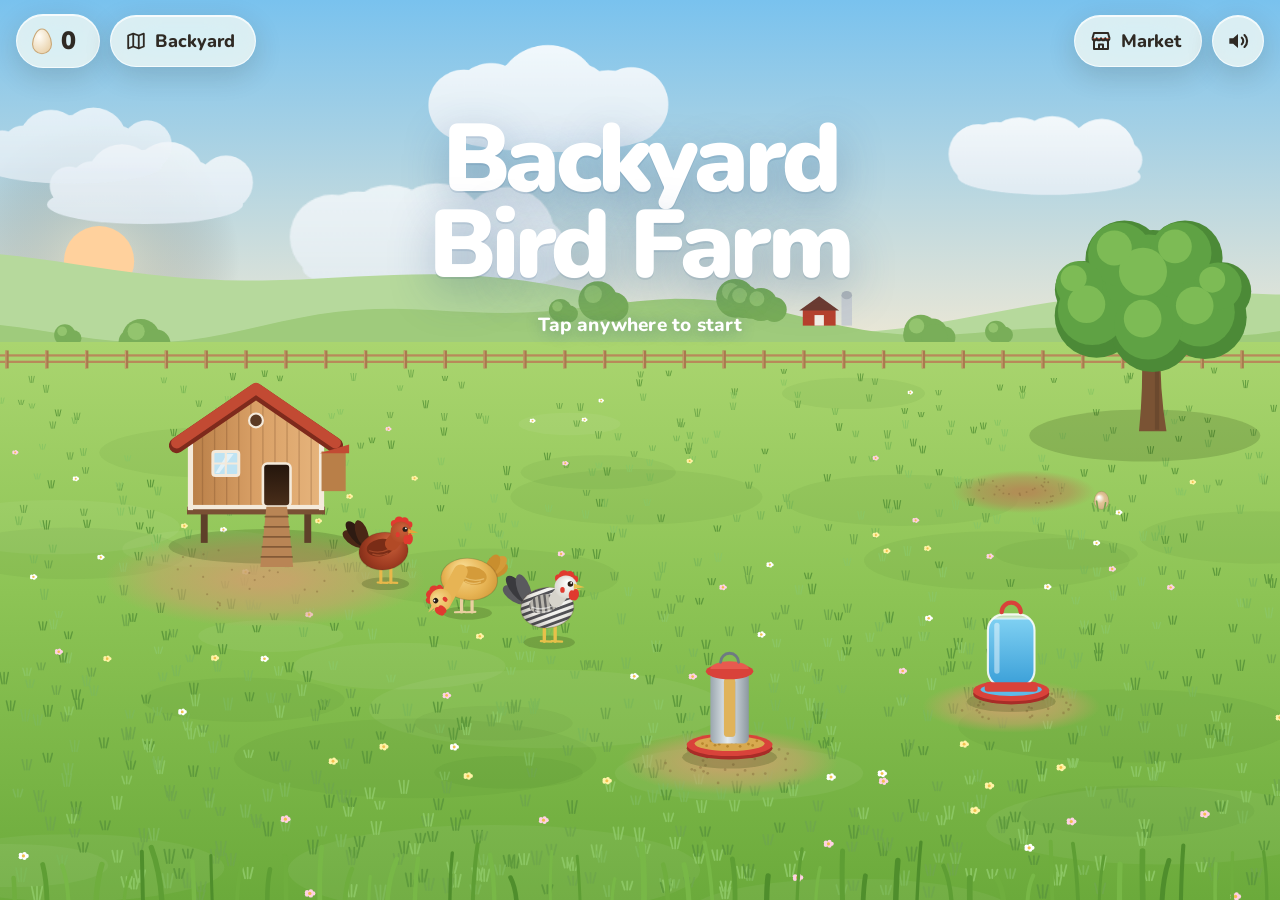
==== index.html @ 3483dd1a "Add offline download and install hint - download/BackyardBirdFarm.html: the whole game in one file f" ====
<!DOCTYPE html>
<html lang="en">
<head>
<meta charset="utf-8">
<title>Backyard Bird Farm</title>
<meta name="viewport" content="width=device-width, initial-scale=1, viewport-fit=cover, user-scalable=no">
<meta name="apple-mobile-web-app-capable" content="yes">
<meta name="mobile-web-app-capable" content="yes">
<meta name="apple-mobile-web-app-status-bar-style" content="black-translucent">
<meta name="apple-mobile-web-app-title" content="Bird Farm">
<meta name="theme-color" content="#8FD3F4">
<link rel="preconnect" href="https://fonts.googleapis.com">
<link rel="preconnect" href="https://fonts.gstatic.com" crossorigin>
<link rel="stylesheet" href="https://fonts.googleapis.com/css2?family=Nunito:wght@700;800;900&display=swap">
<link rel="stylesheet" href="style.css">
<!-- These make it an app you can add to the Home Screen, with its own icon -->
<link rel="manifest" href="manifest.webmanifest">
<link rel="icon" type="image/png" sizes="32x32" href="favicon-32.png">
<link rel="apple-touch-icon" href="apple-touch-icon.png">
</head>
<body>

<!--
  ================================================================
   BACKYARD BIRD FARM
  ================================================================
  This page is mostly two big drawing boards ("canvases"):
    - #sky   the sky behind everything (sun, moon, stars, clouds)
    - #world the farm you're visiting OR the inside of the coop

  game.js paints both of them about 60 times every second.

  On top of the drawing boards float a few buttons (the "HUD"),
  and three pull-up "sheets": the Market, the Map of your farms,
  and a bird's name card.
  ================================================================
-->

<div id="stage">
  <canvas id="sky" aria-hidden="true"></canvas>
  <canvas id="world" role="img"
    aria-label="Your backyard farm. Tap the grass to toss treats, tap eggs to collect them, and tap the coop to go inside."></canvas>
</div>

<!-- The big title you see when the game first opens. It fades away on the first tap. -->
<div id="title" class="title-card">
  <h1 class="wordmark">Backyard<br>Bird Farm</h1>
  <p class="tap-hint">Tap anywhere to start</p>
  <!-- How to play without internet (game.js fills this in) -->
  <p id="offlineHint" class="offline-hint" hidden></p>
</div>

<!-- ============ HUD: the floating buttons at the top ============ -->
<header class="hud">
  <!-- Only shows while you're inside the coop -->
  <button id="backBtn" class="glass pill back-btn" type="button" hidden>
    <svg viewBox="0 0 24 24" width="22" height="22" aria-hidden="true"><path d="M15 4.5 7.5 12l7.5 7.5" fill="none" stroke="currentColor" stroke-width="2.6" stroke-linecap="round" stroke-linejoin="round"/></svg>
    <span>Yard</span>
  </button>

  <!-- Your egg basket: how many eggs you have to spend -->
  <div id="basket" class="glass pill basket" role="status" aria-label="Eggs in your basket">
    <svg id="basketEgg" class="basket-egg" viewBox="0 0 24 30" width="22" height="27" aria-hidden="true">
      <defs>
        <radialGradient id="eggShine" cx="35%" cy="30%" r="80%">
          <stop offset="0" stop-color="#FFFDF7"/>
          <stop offset="1" stop-color="#E8CFA6"/>
        </radialGradient>
      </defs>
      <path d="M12 1.2C6.2 1.2 1.5 11 1.5 18.1a10.5 10.5 0 0 0 21 0C22.5 11 17.8 1.2 12 1.2z" fill="url(#eggShine)" stroke="#C9A676" stroke-width="1.2"/>
    </svg>
    <span id="eggCount" class="count">0</span>
  </div>

  <!-- Which farm you're on. Tap it to open the map and travel. -->
  <button id="farmBtn" class="glass pill farm-btn" type="button" aria-label="Open the map of your farms">
    <svg viewBox="0 0 24 24" width="22" height="22" aria-hidden="true">
      <path d="M9 4 3.5 6v14L9 18l6 2 5.5-2V4L15 6z" fill="none" stroke="currentColor" stroke-width="2" stroke-linejoin="round"/>
      <path d="M9 4v14M15 6v14" fill="none" stroke="currentColor" stroke-width="2"/>
    </svg>
    <span id="farmName">Backyard</span>
  </button>

  <div class="hud-right">
    <button id="marketBtn" class="glass pill market-btn" type="button" aria-label="Open the market">
      <!-- a little farm stand with a striped awning -->
      <svg viewBox="0 0 24 24" width="24" height="24" aria-hidden="true">
        <path d="M3.5 9.2 5 4h14l1.5 5.2" fill="none" stroke="currentColor" stroke-width="2" stroke-linejoin="round"/>
        <path d="M3.5 9.2a2.1 2.1 0 0 0 4.2 0 2.1 2.1 0 0 0 4.3 0 2.1 2.1 0 0 0 4.3 0 2.1 2.1 0 0 0 4.2 0" fill="#C8452D" stroke="currentColor" stroke-width="2" stroke-linejoin="round"/>
        <path d="M5 12v8h14v-8M10 20v-4.5h4V20" fill="none" stroke="currentColor" stroke-width="2" stroke-linejoin="round"/>
      </svg>
      <span>Market</span>
    </button>
    <button id="soundBtn" class="glass round" type="button" aria-label="Turn sound off" aria-pressed="true">
      <svg id="soundOn" viewBox="0 0 24 24" width="26" height="26" aria-hidden="true">
        <path d="M4 9.5h3.5L12 5.5v13l-4.5-4H4z" fill="currentColor"/>
        <path d="M15.5 9a4 4 0 0 1 0 6M18 6.5a7.5 7.5 0 0 1 0 11" fill="none" stroke="currentColor" stroke-width="2" stroke-linecap="round"/>
      </svg>
      <svg id="soundOff" viewBox="0 0 24 24" width="26" height="26" aria-hidden="true" hidden>
        <path d="M4 9.5h3.5L12 5.5v13l-4.5-4H4z" fill="currentColor"/>
        <path d="m16 9.5 5 5m0-5-5 5" fill="none" stroke="currentColor" stroke-width="2" stroke-linecap="round"/>
      </svg>
    </button>
  </div>
</header>

<!-- A friendly hint bubble that points at things the first time -->
<div id="coach" class="glass coach" hidden>
  <span class="coach-dot" aria-hidden="true"></span>
  <span id="coachText"></span>
</div>

<!-- A little message that slides in from the top -->
<div id="toast" class="glass toast" role="status" hidden></div>

<!-- The dim layer behind a sheet. Tap it to close the sheet. -->
<div id="scrim" class="scrim" hidden></div>

<!-- ============ MARKET SHEET ============ -->
<section id="market" class="sheet" hidden aria-labelledby="marketTitle">
  <div class="grabber" aria-hidden="true"></div>
  <div class="sheet-head">
    <h2 id="marketTitle">Market</h2>
    <div class="segmented" role="tablist" aria-label="Market sections">
      <button id="tabChickens" class="seg on" role="tab" aria-selected="true" type="button">Birds</button>
      <button id="tabCoop" class="seg" role="tab" aria-selected="false" type="button">Coop</button>
    </div>
    <button class="close" type="button" data-close aria-label="Close the market">
      <svg viewBox="0 0 24 24" width="18" height="18" aria-hidden="true"><path d="m6 6 12 12M18 6 6 18" stroke="currentColor" stroke-width="2.6" stroke-linecap="round"/></svg>
    </button>
  </div>
  <p id="marketNote" class="sheet-note"></p>
  <div id="marketGrid" class="grid"></div>
</section>

<!-- ============ MAP SHEET: travel between your farms ============ -->
<section id="map" class="sheet" hidden aria-labelledby="mapTitle">
  <div class="grabber" aria-hidden="true"></div>
  <div class="sheet-head">
    <h2 id="mapTitle">Your Farms</h2>
    <button class="close" type="button" data-close aria-label="Close the map">
      <svg viewBox="0 0 24 24" width="18" height="18" aria-hidden="true"><path d="m6 6 12 12M18 6 6 18" stroke="currentColor" stroke-width="2.6" stroke-linecap="round"/></svg>
    </button>
  </div>
  <p class="sheet-note">Visit a farm to see its birds. They keep living (and laying eggs!) even while you're somewhere else.</p>
  <div id="mapGrid" class="farm-grid"></div>
</section>

<!-- ============ BIRD CARD SHEET ============ -->
<section id="card" class="sheet card" hidden aria-label="Bird details">
  <div class="grabber" aria-hidden="true"></div>
  <div class="sheet-head">
    <span id="cardBreed" class="eyebrow"></span>
    <button class="close" type="button" data-close aria-label="Close">
      <svg viewBox="0 0 24 24" width="18" height="18" aria-hidden="true"><path d="m6 6 12 12M18 6 6 18" stroke="currentColor" stroke-width="2.6" stroke-linecap="round"/></svg>
    </button>
  </div>
  <div class="card-body">
    <canvas id="portrait" class="portrait-lg" aria-hidden="true"></canvas>
    <div class="card-info">
      <label for="nameInput" class="field-label">Name</label>
      <input id="nameInput" type="text" maxlength="16" autocomplete="off" autocapitalize="words" spellcheck="false" enterkeyhint="done">
      <p id="cardMood" class="card-mood"></p>
      <p id="cardStats" class="card-stats"></p>
      <div id="growBar" class="grow-bar" hidden><span id="growFill"></span></div>
    </div>
  </div>
</section>

<script src="game.js"></script>
<script>
  // Keep a copy of the game on this device so it works offline (see sw.js)
  if ("serviceWorker" in navigator && location.protocol === "https:") {
    window.addEventListener("load", () => navigator.serviceWorker.register("sw.js").catch(() => {}));
  }
</script>
</body>
</html>
---- style.css ----
/*
  ================================================================
   BACKYARD BIRD FARM — style.css
  ================================================================
  The yard and the chickens are painted by game.js on a canvas.
  This file only styles the things that FLOAT on top:
  the glassy buttons, the hint bubble, and the pull-up sheets.

  "Glass" = a see-through, blurry panel (like the controls on an
  iPhone). It lets the farm show through behind it.
  ================================================================
*/

/* ---------- Colors & shared values (change these to re-theme) ---------- */
:root {
  --sky:        #8FD3F4;
  --meadow:     #7FB54A;
  --barn:       #C8452D;
  --barn-deep:  #A5361F;
  --straw:      #F2C14E;
  --ink:        #2F2A24;   /* main text: a warm, soft black */
  --ink-soft:   #75695C;
  --paper:      #FFFFFF;
  --glass:      rgba(255, 251, 242, .74);
  --glass-edge: rgba(255, 255, 255, .72);
  --sheet:      rgba(253, 249, 240, .95);
  --fill:       rgba(120, 104, 84, .12);
  --disabled:   #E4DCCE;
  --font: ui-rounded, "SF Pro Rounded", "Nunito", system-ui, -apple-system, "Segoe UI", sans-serif;
  --spring: cubic-bezier(.2, .9, .25, 1.06);
  color-scheme: light;
}

[hidden] { display: none !important; }

html, body {
  height: 100%;
  margin: 0;
  overflow: hidden;
  background: var(--sky);
}

body {
  font-family: var(--font);
  color: var(--ink);
  -webkit-font-smoothing: antialiased;
  -webkit-user-select: none;
  user-select: none;
  -webkit-touch-callout: none;
  -webkit-tap-highlight-color: transparent;
  overscroll-behavior: none;
  touch-action: manipulation;
}

/* ---------- The two drawing boards, stacked full-screen ---------- */
#stage {
  position: fixed;
  inset: 0;
  background: var(--sky);
}
#stage canvas {
  position: absolute;
  inset: 0;
  width: 100%;
  height: 100%;
  display: block;
  touch-action: none;          /* the game handles every touch itself */
}
.in-coop #sky { opacity: 0; }

/* ---------- Glass: the frosted material every floating control uses ---------- */
.glass {
  background: var(--glass);
  -webkit-backdrop-filter: blur(22px) saturate(1.7);
  backdrop-filter: blur(22px) saturate(1.7);
  border: 1px solid var(--glass-edge);
  box-shadow:
    0 8px 28px rgba(46, 34, 14, .16),
    inset 0 1px 0 rgba(255, 255, 255, .8);
}

button {
  font: inherit;
  color: inherit;
  border: 0;
  background: none;
  padding: 0;
  cursor: pointer;
  touch-action: manipulation;
  transition: transform .18s var(--spring), background-color .2s, opacity .2s;
}
button:active:not(:disabled) { transform: scale(.93); }
button:focus-visible { outline: 3px solid var(--straw); outline-offset: 3px; }

/* ---------- HUD ---------- */
.hud {
  position: fixed;
  top: 0;
  left: 0;
  right: 0;
  z-index: 10;
  display: flex;
  align-items: center;
  gap: 10px;
  padding:
    calc(env(safe-area-inset-top, 0px) + 14px)
    calc(env(safe-area-inset-right, 0px) + 16px)
    0
    calc(env(safe-area-inset-left, 0px) + 16px);
  pointer-events: none;        /* let taps pass through the empty space... */
}
.hud > * { pointer-events: auto; }   /* ...but not through the buttons */

.pill {
  height: 52px;
  border-radius: 999px;
  display: flex;
  align-items: center;
  gap: 8px;
  padding: 0 20px 0 14px;
}
.round {
  width: 52px;
  height: 52px;
  border-radius: 50%;
  display: grid;
  place-items: center;
  color: var(--ink);
}
.hud-right { margin-left: auto; display: flex; gap: 10px; }

.count {
  font-size: 25px;
  font-weight: 900;
  letter-spacing: -.02em;
  font-variant-numeric: tabular-nums;
  min-width: 1.2ch;
}
.basket-egg { display: block; }
.basket.bump { animation: bump .5s var(--spring); }
@keyframes bump {
  0%   { transform: scale(1); }
  30%  { transform: scale(1.16); }
  100% { transform: scale(1); }
}

.market-btn {
  font-size: 18px;
  font-weight: 800;
  padding: 0 20px 0 14px;
  color: var(--ink);
}

.back-btn {
  font-size: 18px;
  font-weight: 800;
  padding: 0 20px 0 12px;
  gap: 4px;
}

/* ---------- Title card ---------- */
.title-card {
  position: fixed;
  left: 16px;
  right: 16px;
  top: calc(env(safe-area-inset-top, 0px) + 13vh);
  z-index: 5;
  text-align: center;
  pointer-events: none;
  transition: opacity .9s ease, transform .9s var(--spring);
}
.title-card.gone { opacity: 0; transform: translateY(-16px) scale(.98); }
.wordmark {
  margin: 0;
  font-weight: 900;
  font-size: clamp(46px, 8vw, 96px);
  line-height: .9;
  letter-spacing: -.045em;
  color: #FFFFFF;
  text-wrap: balance;
  text-shadow:
    0 2px 0 rgba(40, 80, 120, .12),
    0 14px 44px rgba(40, 80, 130, .35);
}
.tap-hint {
  margin: 22px 0 0;
  font-size: 19px;
  font-weight: 800;
  letter-spacing: .01em;
  color: #FFFFFF;
  text-shadow: 0 2px 14px rgba(40, 80, 130, .4);
  animation: breathe 2.6s ease-in-out infinite;
}
/* How to play offline: a little glass note under the title */
.offline-hint {
  display: inline-flex;
  align-items: center;
  gap: 6px;
  flex-wrap: wrap;
  justify-content: center;
  margin: 18px auto 0;
  max-width: min(520px, 100%);
  padding: 10px 18px;
  border-radius: 18px;
  font-size: 15px;
  font-weight: 700;
  line-height: 1.35;
  color: var(--ink);
  background: var(--glass);
  -webkit-backdrop-filter: blur(18px) saturate(1.6);
  backdrop-filter: blur(18px) saturate(1.6);
  box-shadow: 0 6px 20px rgba(46, 34, 14, .14);
}
.offline-hint b { font-weight: 900; }
.offline-hint svg { vertical-align: -3px; }
.offline-hint a {
  pointer-events: auto;          /* the title ignores taps, but this link doesn't */
  color: var(--barn);
  font-weight: 900;
  text-decoration: none;
}
.offline-hint a:focus-visible { outline: 3px solid var(--straw); outline-offset: 3px; border-radius: 6px; }

@keyframes breathe {
  0%, 100% { opacity: .95; }
  50%      { opacity: .55; }
}

/* ---------- Coach mark (hint bubble) ---------- */
.coach {
  position: fixed;
  z-index: 12;
  display: flex;
  align-items: center;
  gap: 10px;
  max-width: min(320px, 78vw);
  padding: 12px 18px 12px 14px;
  border-radius: 22px;
  font-size: 17px;
  font-weight: 800;
  line-height: 1.25;
  transform: translate(-50%, calc(-100% - 14px));
  pointer-events: none;
  animation: float 2.4s ease-in-out infinite;
}
.coach.below { transform: translate(-50%, 14px); }
.coach-dot {
  flex: none;
  width: 14px;
  height: 14px;
  border-radius: 50%;
  background: var(--barn);
  box-shadow: 0 0 0 0 rgba(200, 69, 45, .5);
  animation: ping 1.6s ease-out infinite;
}
@keyframes ping {
  0%   { box-shadow: 0 0 0 0 rgba(200, 69, 45, .55); }
  100% { box-shadow: 0 0 0 12px rgba(200, 69, 45, 0); }
}
@keyframes float {
  0%, 100% { margin-top: 0; }
  50%      { margin-top: -5px; }
}

/* ---------- Toast ---------- */
.toast {
  position: fixed;
  left: 50%;
  top: calc(env(safe-area-inset-top, 0px) + 78px);
  z-index: 15;
  max-width: min(560px, calc(100vw - 32px));
  padding: 12px 22px;
  border-radius: 999px;
  font-size: 17px;
  font-weight: 800;
  text-align: center;
  opacity: 0;
  transform: translate(-50%, -10px) scale(.96);
  transition: opacity .3s ease, transform .45s var(--spring);
  pointer-events: none;
}
.toast.show { opacity: 1; transform: translate(-50%, 0) scale(1); }

/* ---------- Sheets (iOS-style panels that slide up from the bottom) ---------- */
.scrim {
  position: fixed;
  inset: 0;
  z-index: 20;
  background: rgba(34, 26, 14, .28);
  opacity: 0;
  transition: opacity .35s ease;
}
.scrim.show { opacity: 1; }

.sheet {
  position: fixed;
  left: 50%;
  bottom: 0;
  z-index: 21;
  width: min(700px, 100%);
  max-height: 80%;
  display: flex;
  flex-direction: column;
  box-sizing: border-box;
  padding: 8px 20px calc(env(safe-area-inset-bottom, 0px) + 20px);
  border-radius: 32px 32px 0 0;
  background: var(--sheet);
  -webkit-backdrop-filter: blur(30px) saturate(1.8);
  backdrop-filter: blur(30px) saturate(1.8);
  box-shadow: 0 -12px 48px rgba(46, 34, 14, .22);
  transform: translate(-50%, 105%);
  transition: transform .55s var(--spring);
  user-select: none;
}
.sheet.open { transform: translate(-50%, 0); }

.grabber {
  width: 40px;
  height: 5px;
  margin: 2px auto 10px;
  border-radius: 3px;
  background: rgba(60, 50, 40, .22);
  flex: none;
}
.sheet-head {
  display: flex;
  align-items: center;
  gap: 14px;
  flex-wrap: wrap;
  flex: none;
  touch-action: none;           /* dragging here pulls the sheet down */
}
.sheet-head h2 {
  margin: 0;
  font-size: 30px;
  font-weight: 900;
  letter-spacing: -.03em;
}
.close {
  margin-left: auto;
  width: 34px;
  height: 34px;
  border-radius: 50%;
  display: grid;
  place-items: center;
  background: var(--fill);
  color: var(--ink-soft);
}
.sheet-note {
  margin: 10px 0 14px;
  font-size: 15px;
  font-weight: 700;
  line-height: 1.4;
  color: var(--ink-soft);
  max-width: 60ch;
  flex: none;
}

/* iOS segmented control */
.segmented {
  display: flex;
  padding: 2px;
  border-radius: 11px;
  background: rgba(118, 104, 88, .14);
}
.seg {
  height: 34px;
  padding: 0 18px;
  border-radius: 9px;
  font-size: 15px;
  font-weight: 800;
  color: var(--ink-soft);
}
.seg.on {
  background: var(--paper);
  color: var(--ink);
  box-shadow: 0 3px 8px rgba(0, 0, 0, .12), 0 0 0 .5px rgba(0, 0, 0, .04);
}

/* ---------- Market grid ---------- */
.grid {
  display: grid;
  grid-template-columns: repeat(auto-fill, minmax(148px, 1fr));
  gap: 12px;
  overflow-y: auto;
  -webkit-overflow-scrolling: touch;
  touch-action: pan-y;
  padding: 2px 2px 6px;
  min-height: 0;
}
.tile {
  display: flex;
  flex-direction: column;
  align-items: center;
  gap: 4px;
  padding: 12px 12px 12px;
  border-radius: 24px;
  background: var(--paper);
  box-shadow: 0 1px 0 rgba(0, 0, 0, .04), 0 6px 18px rgba(70, 50, 20, .08);
  text-align: center;
  min-width: 0;
}
.tile.wide {
  grid-column: 1 / -1;
  flex-direction: row;
  text-align: left;
  gap: 16px;
  padding: 14px 16px;
}
.tile.wide .tile-text { flex: 1; min-width: 0; }
.tile.locked { opacity: .62; }
.tile canvas { display: block; max-width: 100%; }
.portrait-sm { width: 120px; height: 96px; }
.coop-mini   { width: 132px; height: 104px; flex: none; }
.tile-emoji {
  font-family: "Apple Color Emoji", "Segoe UI Emoji", "Noto Color Emoji", sans-serif;
  font-size: 50px;
  line-height: 70px;
  height: 70px;
}
.tile-name {
  font-size: 16px;
  font-weight: 900;
  letter-spacing: -.01em;
  text-wrap: balance;
}
.tile-sub {
  display: flex;
  align-items: center;
  justify-content: center;
  gap: 6px;
  font-size: 13px;
  font-weight: 700;
  color: var(--ink-soft);
}
.tile.wide .tile-sub { justify-content: flex-start; }
.tile.wide .tile-name { font-size: 20px; }

.egg-dot {
  display: inline-block;
  width: 11px;
  height: 14px;
  border-radius: 50% 50% 50% 50% / 60% 60% 42% 42%;
  box-shadow: inset -1.5px -2px 2px rgba(0, 0, 0, .14), 0 0 0 .5px rgba(0, 0, 0, .15);
  vertical-align: -2px;
}

.buy {
  margin-top: 8px;
  width: 100%;
  height: 42px;
  border-radius: 14px;
  display: flex;
  align-items: center;
  justify-content: center;
  gap: 7px;
  background: var(--barn);
  color: #FFFFFF;
  font-size: 17px;
  font-weight: 900;
  font-variant-numeric: tabular-nums;
}
.tile.wide .buy { width: auto; min-width: 120px; padding: 0 18px; margin: 0; flex: none; }
.buy:disabled {
  background: var(--disabled);
  color: #978B7A;
  cursor: default;
}
.buy .egg-dot { background: #FFF6E6; }
.buy:disabled .egg-dot { background: #F5EFE4; }

/* ---------- Chicken card ---------- */
.card { max-width: 560px; }
.eyebrow {
  font-size: 13px;
  font-weight: 800;
  letter-spacing: .08em;
  text-transform: uppercase;
  color: var(--ink-soft);
}
.card-body {
  display: flex;
  align-items: center;
  gap: 18px;
  flex-wrap: wrap;
  padding-top: 6px;
}
.portrait-lg {
  width: 190px;
  height: 160px;
  flex: none;
  border-radius: 26px;
  background: linear-gradient(#DDF2FB, #C9E7B0);
}
.card-info {
  flex: 1;
  min-width: 200px;
  display: flex;
  flex-direction: column;
  gap: 6px;
}
.field-label {
  font-size: 13px;
  font-weight: 800;
  color: var(--ink-soft);
}
#nameInput {
  font: inherit;
  font-size: 30px;
  font-weight: 900;
  letter-spacing: -.02em;
  color: var(--ink);
  width: 100%;
  box-sizing: border-box;
  padding: 6px 14px;
  border: 0;
  border-radius: 14px;
  background: var(--fill);
  -webkit-user-select: text;
  user-select: text;
  touch-action: manipulation;
}
#nameInput:focus { outline: 3px solid var(--straw); outline-offset: 0; background: var(--paper); }
.card-mood  { margin: 4px 0 0; font-size: 19px; font-weight: 800; }
.card-stats { margin: 0; font-size: 15px; font-weight: 700; color: var(--ink-soft); }
.grow-bar {
  height: 10px;
  border-radius: 5px;
  background: var(--fill);
  overflow: hidden;
}
.grow-bar span {
  display: block;
  height: 100%;
  width: 0%;
  border-radius: 5px;
  background: linear-gradient(90deg, var(--straw), #F5A623);
  transition: width .4s ease;
}

/* ---------- Narrow screens ---------- */
@media (max-width: 520px) {
  .sheet { padding-left: 16px; padding-right: 16px; }
  .sheet-head h2 { font-size: 26px; }
  .grid { grid-template-columns: repeat(auto-fill, minmax(132px, 1fr)); }
  .tile.wide { flex-direction: column; text-align: center; }
  .tile.wide .tile-sub { justify-content: center; }
  .tile.wide .buy { width: 100%; }
}

/* ---------- Respect "reduce motion" ---------- */
@media (prefers-reduced-motion: reduce) {
  .tap-hint, .coach, .coach-dot { animation: none; }
  .sheet, .toast, .title-card { transition-duration: .01s; }
}

/* ---------- Farm button (which farm you're on) ---------- */
.farm-btn {
  position: relative;
  font-size: 18px;
  font-weight: 800;
  padding: 0 20px 0 14px;
  color: var(--ink);
  max-width: 42vw;
}
.farm-btn span { overflow: hidden; text-overflow: ellipsis; white-space: nowrap; }
/* a little red dot when eggs are waiting at a farm you're NOT on */
.farm-btn.has-eggs::after {
  content: "";
  position: absolute;
  top: 7px;
  right: 9px;
  width: 11px;
  height: 11px;
  border-radius: 50%;
  background: var(--barn);
  box-shadow: 0 0 0 2px #FFFFFF;
}

/* ---------- Market: a heading for each farm ---------- */
.grid-head {
  grid-column: 1 / -1;
  display: flex;
  align-items: baseline;
  justify-content: space-between;
  gap: 12px;
  padding: 14px 4px 0;
  font-size: 20px;
  font-weight: 900;
  letter-spacing: -.02em;
}
.grid-head:first-child { padding-top: 0; }
.grid-head span { font-size: 14px; font-weight: 800; color: var(--ink-soft); letter-spacing: 0; }
.buy.unlock { background: var(--ink); }

/* ---------- Map of farms ---------- */
.farm-grid {
  display: grid;
  grid-template-columns: repeat(auto-fill, minmax(250px, 1fr));
  gap: 14px;
  overflow-y: auto;
  -webkit-overflow-scrolling: touch;
  touch-action: pan-y;
  padding: 4px 4px 6px;
  min-height: 0;
}
.farm-card {
  display: flex;
  flex-direction: column;
  gap: 6px;
  padding: 10px 10px 12px;
  border-radius: 26px;
  background: var(--paper);
  box-shadow: 0 1px 0 rgba(0, 0, 0, .04), 0 6px 18px rgba(70, 50, 20, .08);
}
.farm-card.here { box-shadow: 0 0 0 3px var(--straw), 0 6px 18px rgba(70, 50, 20, .1); }
.farm-mini {
  display: block;
  width: 100%;
  max-width: 100%;
  height: auto;
  aspect-ratio: 2 / 1;
  border-radius: 18px;
}
.farm-card.locked .farm-mini { filter: saturate(.3) brightness(1.06); }
.farm-name { padding: 2px 6px 0; font-size: 21px; font-weight: 900; letter-spacing: -.02em; }
.farm-sub  { padding: 0 6px; font-size: 14px; font-weight: 700; color: var(--ink-soft); min-height: 1.4em; }
.farm-card .buy { margin-top: 4px; }
.buy.visit { background: #3E8E4A; }
.buy.here-btn:disabled { background: var(--straw); color: var(--ink); }
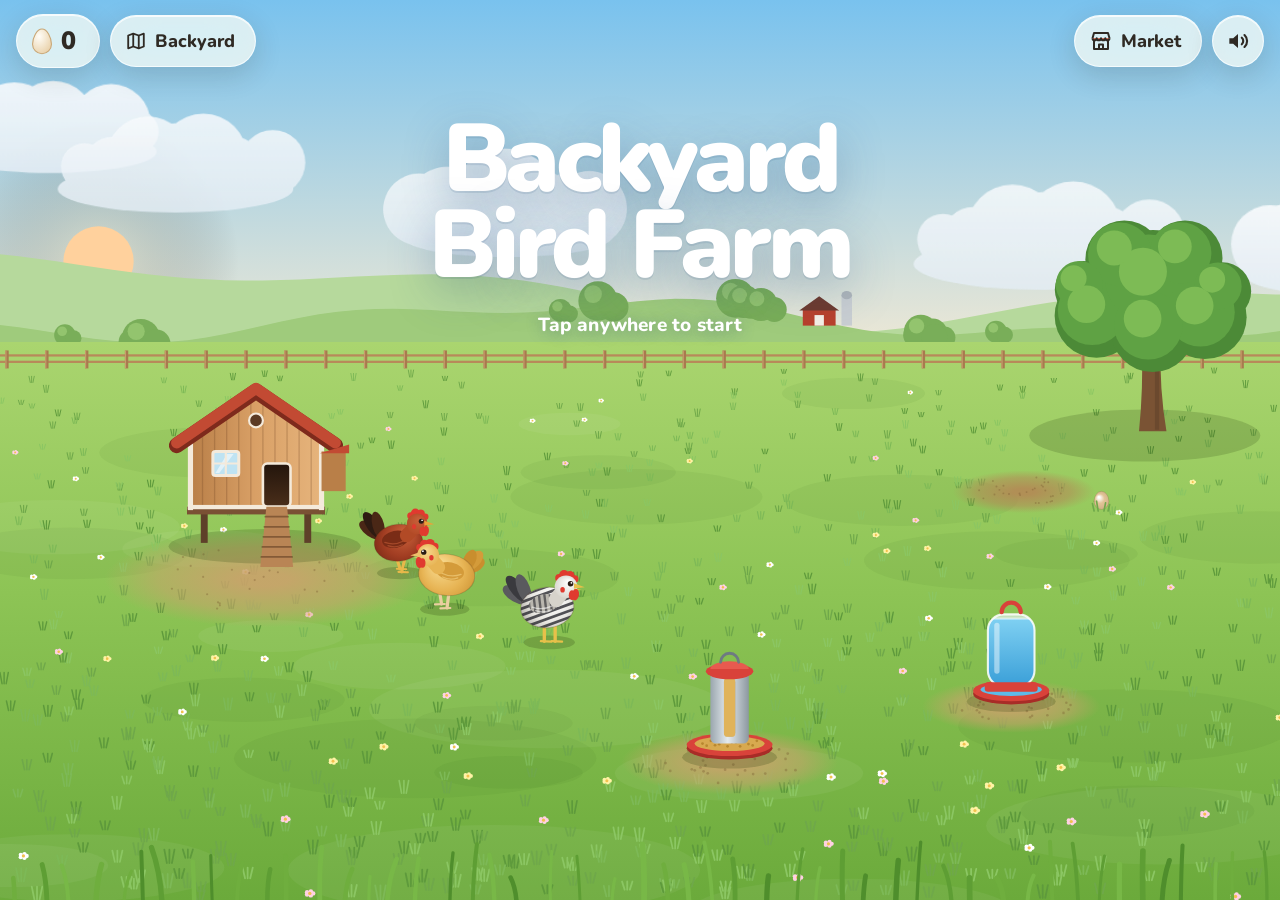
==== commit 8e291aad: "Fix renaming on phones and birds after rotating Renaming: - Card rides on top of the on-screen keybo" ====
--- a/index.html
+++ b/index.html
@@ -104,6 +104,16 @@
   </div>
 </header>
 
+<!-- Phones held upright see this: the game is made for sideways screens -->
+<div class="rotate-hint" aria-live="polite">
+  <svg viewBox="0 0 64 64" width="84" height="84" aria-hidden="true">
+    <rect x="18" y="8" width="28" height="48" rx="6" fill="none" stroke="currentColor" stroke-width="4"/>
+    <path d="M6 36a26 26 0 0 0 20 22" fill="none" stroke="currentColor" stroke-width="4" stroke-linecap="round"/>
+    <path d="m20 56 6 2-1-6" fill="none" stroke="currentColor" stroke-width="4" stroke-linecap="round" stroke-linejoin="round"/>
+  </svg>
+  <p>Turn your phone sideways to play</p>
+</div>
+
 <!-- A friendly hint bubble that points at things the first time -->
 <div id="coach" class="glass coach" hidden>
   <span class="coach-dot" aria-hidden="true"></span>
@@ -159,7 +169,16 @@
     <canvas id="portrait" class="portrait-lg" aria-hidden="true"></canvas>
     <div class="card-info">
       <label for="nameInput" class="field-label">Name</label>
-      <input id="nameInput" type="text" maxlength="16" autocomplete="off" autocapitalize="words" spellcheck="false" enterkeyhint="done">
+      <div class="name-row">
+        <div class="name-field">
+          <input id="nameInput" type="text" maxlength="16" autocomplete="off" autocorrect="off" autocapitalize="words" spellcheck="false" enterkeyhint="done" placeholder="Type a name">
+          <!-- clears the name so you can type a brand-new one -->
+          <button id="nameClear" class="name-clear" type="button" aria-label="Clear the name" hidden>
+            <svg viewBox="0 0 24 24" width="22" height="22" aria-hidden="true"><circle cx="12" cy="12" r="10" fill="currentColor"/><path d="m8.5 8.5 7 7m0-7-7 7" stroke="#FFFFFF" stroke-width="2.2" stroke-linecap="round"/></svg>
+          </button>
+        </div>
+        <button id="nameDone" class="name-done" type="button" hidden>Done</button>
+      </div>
       <p id="cardMood" class="card-mood"></p>
       <p id="cardStats" class="card-stats"></p>
       <div id="growBar" class="grow-bar" hidden><span id="growFill"></span></div>
--- a/style.css
+++ b/style.css
@@ -521,6 +521,71 @@
   touch-action: manipulation;
 }
 #nameInput:focus { outline: 3px solid var(--straw); outline-offset: 0; background: var(--paper); }
+#nameInput {
+  -webkit-user-select: text !important;   /* iPhones need this for typing and deleting to work */
+  padding-right: 44px;                     /* room for the clear button */
+}
+#nameInput::placeholder { color: #B3A898; font-weight: 800; }
+.name-row { display: flex; align-items: center; gap: 8px; }
+.name-field { position: relative; flex: 1; min-width: 0; }
+.name-clear {
+  position: absolute;
+  top: 50%;
+  right: 8px;
+  transform: translateY(-50%);
+  width: 34px;
+  height: 34px;
+  display: grid;
+  place-items: center;
+  color: #B3A898;
+}
+.name-clear:active:not(:disabled) { transform: translateY(-50%) scale(.9); }
+.name-done {
+  flex: none;
+  height: 48px;
+  padding: 0 18px;
+  border-radius: 14px;
+  background: var(--barn);
+  color: #FFFFFF;
+  font-size: 17px;
+  font-weight: 900;
+}
+/* While typing on a short screen (a phone held sideways), keep the card
+   small so it fits above the keyboard */
+@media (max-height: 560px) {
+  .card.editing .portrait-lg,
+  .card.editing .card-mood,
+  .card.editing .card-stats,
+  .card.editing .grow-bar { display: none; }
+  .card.editing { padding-bottom: 12px; }
+}
+
+/* ---------- "Turn your phone sideways" (phones held upright) ---------- */
+.rotate-hint { display: none; }
+@media (orientation: portrait) and (max-width: 699px) {
+  .rotate-hint {
+    position: fixed;
+    inset: 0;
+    z-index: 60;
+    display: flex;
+    flex-direction: column;
+    align-items: center;
+    justify-content: center;
+    gap: 18px;
+    padding: 24px;
+    text-align: center;
+    color: var(--ink);
+    background: rgba(143, 211, 244, .9);
+    -webkit-backdrop-filter: blur(16px);
+    backdrop-filter: blur(16px);
+  }
+  .rotate-hint svg { animation: tilt 2.4s ease-in-out infinite; transform-origin: 50% 50%; }
+  .rotate-hint p { margin: 0; font-size: 22px; font-weight: 900; letter-spacing: -.01em; text-wrap: balance; }
+}
+@keyframes tilt {
+  0%, 30%   { transform: rotate(0deg); }
+  60%, 100% { transform: rotate(-90deg); }
+}
 .card-mood  { margin: 4px 0 0; font-size: 19px; font-weight: 800; }
 .card-stats { margin: 0; font-size: 15px; font-weight: 700; color: var(--ink-soft); }
 .grow-bar {
@@ -550,7 +615,7 @@
 
 /* ---------- Respect "reduce motion" ---------- */
 @media (prefers-reduced-motion: reduce) {
-  .tap-hint, .coach, .coach-dot { animation: none; }
+  .tap-hint, .coach, .coach-dot, .rotate-hint svg { animation: none; }
   .sheet, .toast, .title-card { transition-duration: .01s; }
 }
 
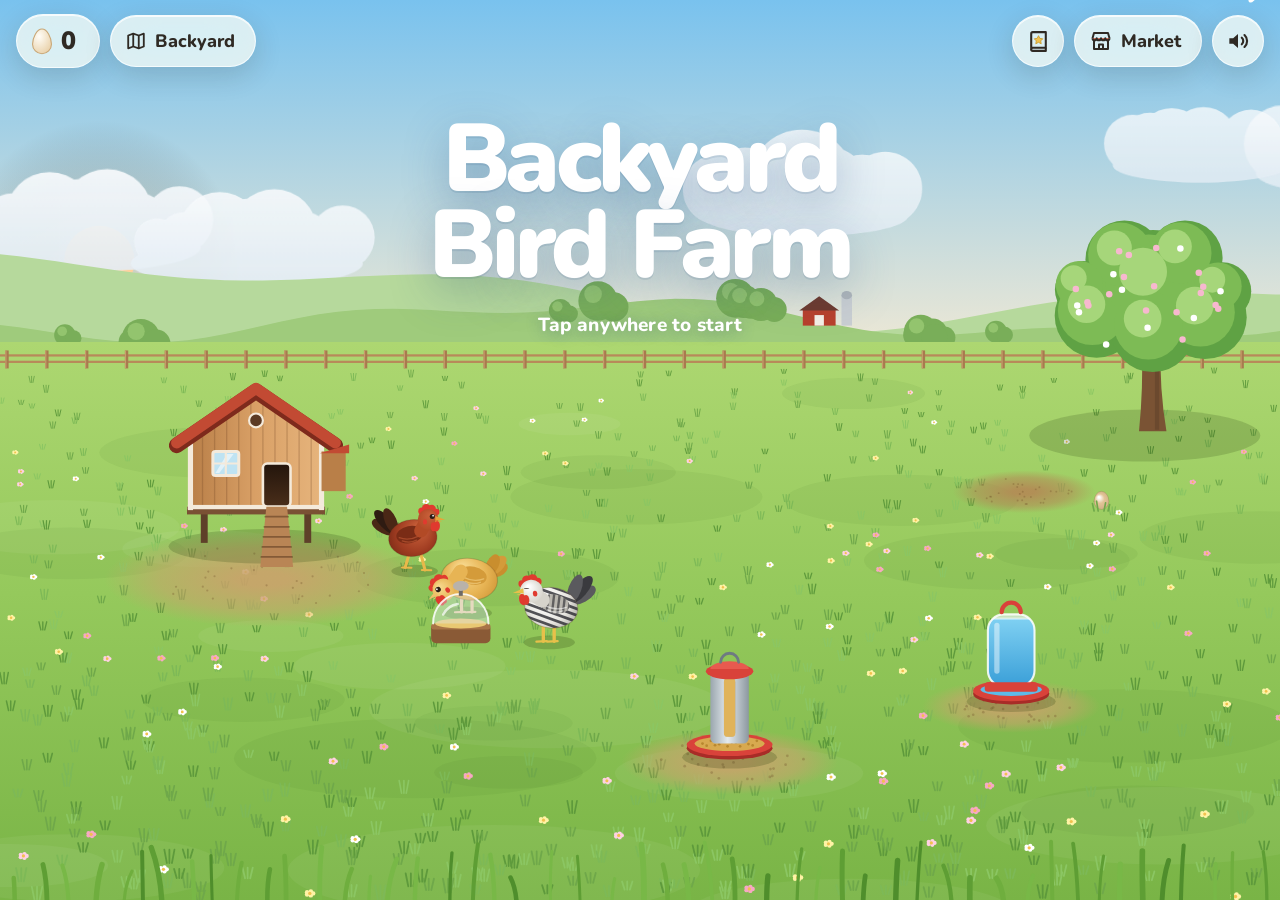
==== commit 4c2aec11: "Add hatching, sticker book, dress-up, seasons, weather, visitors; time passes while away - Incubator" ====
--- a/index.html
+++ b/index.html
@@ -82,6 +82,13 @@
   </button>
 
   <div class="hud-right">
+    <button id="bookBtn" class="glass round book-btn" type="button" aria-label="Open your sticker book">
+      <svg viewBox="0 0 24 24" width="25" height="25" aria-hidden="true">
+        <path d="M5 4.5A1.5 1.5 0 0 1 6.5 3H19v15H6.5A1.5 1.5 0 0 0 5 19.5z" fill="none" stroke="currentColor" stroke-width="2" stroke-linejoin="round"/>
+        <path d="M5 19.5A1.5 1.5 0 0 0 6.5 21H19v-3" fill="none" stroke="currentColor" stroke-width="2" stroke-linejoin="round"/>
+        <path d="m12 6.4 1.3 2.6 2.8.4-2 2 .5 2.8-2.6-1.4-2.6 1.4.5-2.8-2-2 2.8-.4z" fill="#F2C14E" stroke="#C99A2A" stroke-width=".8" stroke-linejoin="round"/>
+      </svg>
+    </button>
     <button id="marketBtn" class="glass pill market-btn" type="button" aria-label="Open the market">
       <!-- a little farm stand with a striped awning -->
       <svg viewBox="0 0 24 24" width="24" height="24" aria-hidden="true">
@@ -155,6 +162,42 @@
   <p class="sheet-note">Visit a farm to see its birds. They keep living (and laying eggs!) even while you're somewhere else.</p>
   <div id="mapGrid" class="farm-grid"></div>
 </section>
+
+<!-- ============ INCUBATOR SHEET: hatch your own eggs ============ -->
+<section id="hatch" class="sheet" hidden aria-labelledby="hatchTitle">
+  <div class="grabber" aria-hidden="true"></div>
+  <div class="sheet-head">
+    <h2 id="hatchTitle">Incubator</h2>
+    <button class="close" type="button" data-close aria-label="Close the incubator">
+      <svg viewBox="0 0 24 24" width="18" height="18" aria-hidden="true"><path d="m6 6 12 12M18 6 6 18" stroke="currentColor" stroke-width="2.6" stroke-linecap="round"/></svg>
+    </button>
+  </div>
+  <p id="hatchNote" class="sheet-note"></p>
+  <div class="sheet-scroll">
+    <div id="hatchSlots" class="hatch-slots"></div>
+    <div id="hatchPick" class="hatch-pick"></div>
+  </div>
+</section>
+
+<!-- ============ STICKER BOOK SHEET ============ -->
+<section id="book" class="sheet" hidden aria-labelledby="bookTitle">
+  <div class="grabber" aria-hidden="true"></div>
+  <div class="sheet-head">
+    <h2 id="bookTitle">Sticker Book</h2>
+    <span id="bookCount" class="book-count"></span>
+    <button class="close" type="button" data-close aria-label="Close the sticker book">
+      <svg viewBox="0 0 24 24" width="18" height="18" aria-hidden="true"><path d="m6 6 12 12M18 6 6 18" stroke="currentColor" stroke-width="2.6" stroke-linecap="round"/></svg>
+    </button>
+  </div>
+  <div id="bookGrid" class="grid book-grid"></div>
+</section>
+
+<!-- ============ CANDLING: shine a light through an egg to peek inside ============ -->
+<div id="candle" class="candle" hidden>
+  <canvas id="candleCanvas" aria-hidden="true"></canvas>
+  <p id="candleText" class="candle-text"></p>
+  <button id="candleDone" class="candle-done" type="button">Done</button>
+</div>
 
 <!-- ============ BIRD CARD SHEET ============ -->
 <section id="card" class="sheet card" hidden aria-label="Bird details">
@@ -182,6 +225,10 @@
       <p id="cardMood" class="card-mood"></p>
       <p id="cardStats" class="card-stats"></p>
       <div id="growBar" class="grow-bar" hidden><span id="growFill"></span></div>
+      <div class="dress">
+        <span class="field-label">Dress up</span>
+        <div id="dressRow" class="dress-row"></div>
+      </div>
     </div>
   </div>
 </section>
--- a/style.css
+++ b/style.css
@@ -693,3 +693,182 @@
 .farm-card .buy { margin-top: 4px; }
 .buy.visit { background: #3E8E4A; }
 .buy.here-btn:disabled { background: var(--straw); color: var(--ink); }
+
+/* ---------- Sticker book button (a red dot when there's a new sticker) ---------- */
+.book-btn { position: relative; }
+.book-btn.new::after {
+  content: "";
+  position: absolute;
+  top: 5px;
+  right: 5px;
+  width: 12px;
+  height: 12px;
+  border-radius: 50%;
+  background: var(--barn);
+  box-shadow: 0 0 0 2px #FFFFFF;
+}
+.book-btn.wiggle { animation: wiggle .7s var(--spring); }
+@keyframes wiggle {
+  0%, 100% { transform: rotate(0); }
+  25% { transform: rotate(-12deg) scale(1.1); }
+  60% { transform: rotate(9deg) scale(1.08); }
+}
+
+/* a scrolling area inside a sheet */
+.sheet-scroll {
+  overflow-y: auto;
+  -webkit-overflow-scrolling: touch;
+  touch-action: pan-y;
+  min-height: 0;
+  padding: 2px 2px 6px;
+}
+
+/* ---------- Incubator ---------- */
+.hatch-slots {
+  display: grid;
+  grid-template-columns: repeat(auto-fill, minmax(170px, 1fr));
+  gap: 12px;
+}
+.slot {
+  display: flex;
+  flex-direction: column;
+  align-items: center;
+  gap: 6px;
+  padding: 10px 10px 12px;
+  border-radius: 24px;
+  background: linear-gradient(#FFF7EA, #FFFFFF);
+  box-shadow: 0 1px 0 rgba(0, 0, 0, .04), 0 6px 18px rgba(70, 50, 20, .08);
+}
+.slot.empty { background: var(--fill); box-shadow: none; }
+.slot.ready { box-shadow: 0 0 0 3px var(--straw), 0 6px 22px rgba(242, 193, 78, .45); }
+.slot-egg { width: 150px; height: 120px; max-width: 100%; display: block; cursor: pointer; touch-action: manipulation; }
+.slot-label { font-size: 15px; font-weight: 900; text-align: center; min-height: 1.3em; }
+.slot-bar { width: 100%; height: 8px; border-radius: 4px; background: var(--fill); overflow: hidden; }
+.slot-bar span { display: block; height: 100%; width: 0%; border-radius: 4px; background: linear-gradient(90deg, #F2C14E, #F28A2E); transition: width .4s ease; }
+.slot.empty .slot-bar { visibility: hidden; }
+.slot-btn {
+  height: 38px;
+  padding: 0 14px;
+  border-radius: 12px;
+  background: #3E3A36;
+  color: #FFF4D6;
+  font-size: 15px;
+  font-weight: 800;
+}
+.hatch-pick { display: flex; flex-wrap: wrap; gap: 10px; padding-top: 14px; }
+.pick-head { flex-basis: 100%; font-size: 18px; font-weight: 900; }
+.pick-empty { flex-basis: 100%; margin: 0; font-size: 15px; font-weight: 700; color: var(--ink-soft); }
+.pick-egg {
+  display: flex;
+  align-items: center;
+  gap: 8px;
+  height: 48px;
+  padding: 0 14px 0 10px;
+  border-radius: 16px;
+  background: var(--paper);
+  box-shadow: 0 1px 0 rgba(0, 0, 0, .04), 0 4px 12px rgba(70, 50, 20, .08);
+  font-size: 15px;
+  font-weight: 800;
+}
+.pick-egg:disabled { opacity: .45; }
+.pick-egg .egg-dot { width: 18px; height: 23px; }
+.pick-cost {
+  display: inline-flex;
+  align-items: center;
+  gap: 4px;
+  margin-left: 4px;
+  padding: 3px 9px;
+  border-radius: 10px;
+  background: var(--barn);
+  color: #FFFFFF;
+  font-size: 14px;
+  font-weight: 900;
+}
+.pick-cost .egg-dot { width: 10px; height: 13px; background: #FFF6E6; }
+
+/* ---------- Candling (dark room, glowing egg) ---------- */
+.candle {
+  position: fixed;
+  inset: 0;
+  z-index: 40;
+  display: flex;
+  flex-direction: column;
+  align-items: center;
+  justify-content: center;
+  gap: 10px;
+  padding: calc(env(safe-area-inset-top, 0px) + 16px) 20px calc(env(safe-area-inset-bottom, 0px) + 16px);
+  background: radial-gradient(circle at 50% 55%, #3A2616 0%, #120B06 70%);
+  color: #FFE9C2;
+  text-align: center;
+}
+#candleCanvas { width: 240px; height: 280px; max-height: 55vh; max-width: 100%; }
+.candle-text { margin: 0; max-width: 34ch; font-size: 19px; font-weight: 800; line-height: 1.35; text-wrap: balance; }
+.candle-done {
+  height: 46px;
+  padding: 0 28px;
+  border-radius: 16px;
+  background: #FFE9C2;
+  color: #3A2616;
+  font-size: 17px;
+  font-weight: 900;
+}
+
+/* ---------- Sticker book ---------- */
+.book-count {
+  padding: 5px 12px;
+  border-radius: 999px;
+  background: var(--straw);
+  font-size: 14px;
+  font-weight: 900;
+}
+.book-grid { grid-template-columns: repeat(auto-fill, minmax(140px, 1fr)); }
+.sticker {
+  display: flex;
+  flex-direction: column;
+  align-items: center;
+  gap: 4px;
+  padding: 10px 10px 12px;
+  border-radius: 22px;
+  background: var(--paper);
+  border: 4px solid #FFFFFF;
+  box-shadow: 0 2px 0 rgba(0, 0, 0, .05), 0 8px 18px rgba(70, 50, 20, .12);
+  text-align: center;
+  transform: rotate(-1.5deg);
+}
+.sticker:nth-child(3n) { transform: rotate(1.2deg); }
+.sticker:nth-child(4n) { transform: rotate(-.6deg); }
+.sticker.missing {
+  background: transparent;
+  border: 3px dashed rgba(120, 104, 84, .35);
+  box-shadow: none;
+  transform: none;
+}
+.sticker-emoji {
+  font-family: "Apple Color Emoji", "Segoe UI Emoji", "Noto Color Emoji", sans-serif;
+  font-size: 50px;
+  line-height: 76px;
+  height: 76px;
+}
+.sticker.missing .sticker-emoji, .sticker.missing canvas { filter: grayscale(1); opacity: .35; }
+.sticker-name { font-size: 15px; font-weight: 900; text-wrap: balance; }
+.sticker-fact { font-size: 13px; font-weight: 700; line-height: 1.3; color: var(--ink-soft); text-wrap: pretty; }
+.sticker.missing .sticker-name { color: var(--ink-soft); }
+
+/* ---------- Dress-up buttons on the bird card ---------- */
+.dress { display: flex; flex-direction: column; gap: 4px; margin-top: 4px; }
+.dress-row { display: flex; flex-wrap: wrap; gap: 6px; }
+.dress-btn {
+  width: 44px;
+  height: 44px;
+  border-radius: 14px;
+  background: var(--fill);
+  font-family: "Apple Color Emoji", "Segoe UI Emoji", "Noto Color Emoji", sans-serif;
+  font-size: 24px;
+  display: grid;
+  place-items: center;
+}
+.dress-btn.none { font-family: var(--font); font-size: 13px; font-weight: 900; color: var(--ink-soft); }
+.dress-btn.on { background: var(--paper); box-shadow: 0 0 0 3px var(--straw); }
+@media (max-height: 560px) {
+  .card.editing .dress { display: none; }
+}
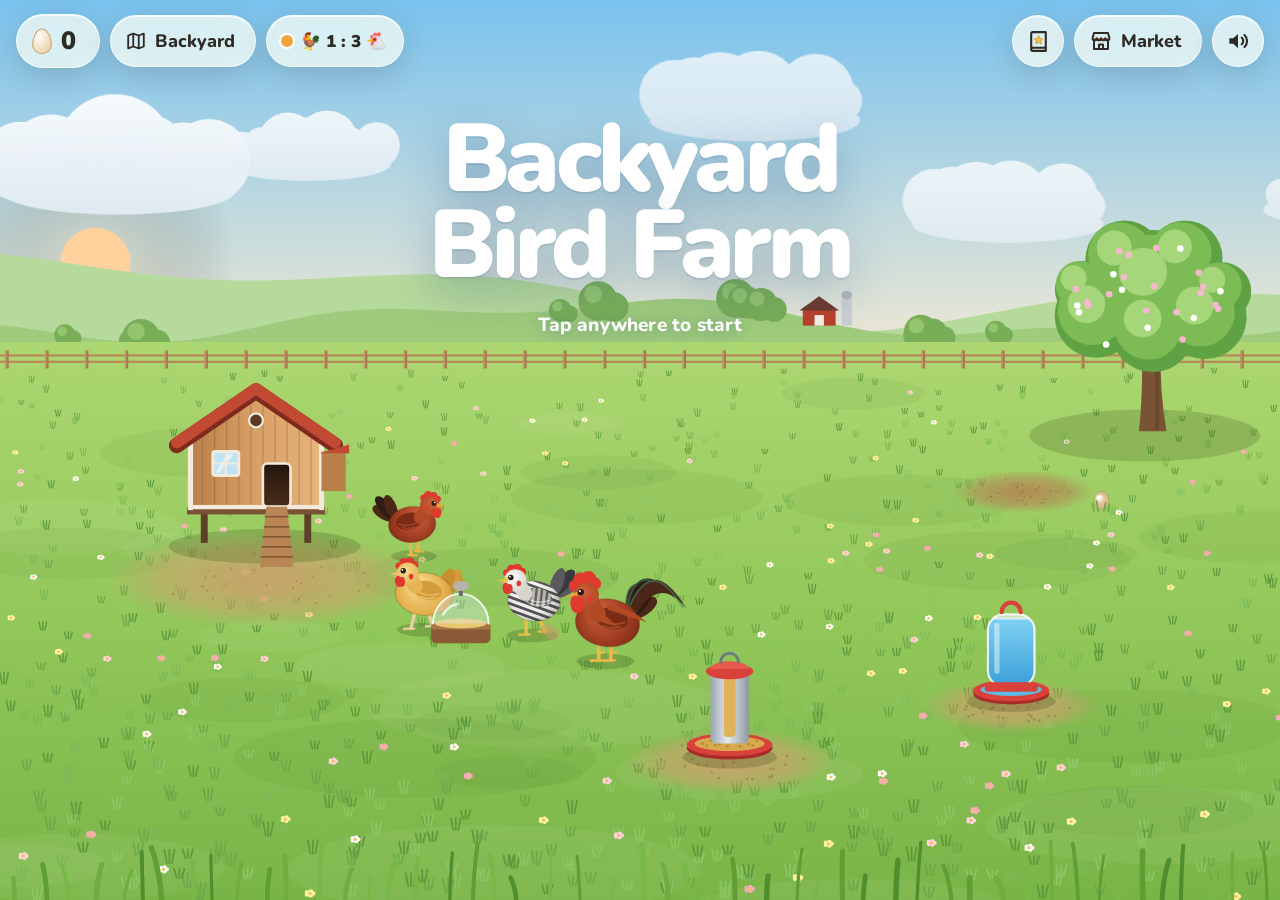
==== commit 3cedc0df: "Add roosters, flock gauge, bigger coops and chicken genetics - Every chicken is a hen or a rooster; " ====
--- a/index.html
+++ b/index.html
@@ -81,6 +81,12 @@
     <span id="farmName">Backyard</span>
   </button>
 
+  <!-- Roosters and hens in the Backyard. The dot turns green when it's just right. -->
+  <button id="flockBtn" class="glass pill flock-btn" type="button" aria-label="Your flock" hidden>
+    <i id="flockDot" class="flock-dot" aria-hidden="true"></i>
+    <span id="flockText">🐓 0 : 0 🐔</span>
+  </button>
+
   <div class="hud-right">
     <button id="bookBtn" class="glass round book-btn" type="button" aria-label="Open your sticker book">
       <svg viewBox="0 0 24 24" width="25" height="25" aria-hidden="true">
@@ -190,6 +196,35 @@
     </button>
   </div>
   <div id="bookGrid" class="grid book-grid"></div>
+</section>
+
+<!-- ============ FLOCK SHEET: roosters and hens ============ -->
+<section id="flock" class="sheet" hidden aria-labelledby="flockTitle">
+  <div class="grabber" aria-hidden="true"></div>
+  <div class="sheet-head">
+    <h2 id="flockTitle">Your Flock</h2>
+    <button class="close" type="button" data-close aria-label="Close">
+      <svg viewBox="0 0 24 24" width="18" height="18" aria-hidden="true"><path d="m6 6 12 12M18 6 6 18" stroke="currentColor" stroke-width="2.6" stroke-linecap="round"/></svg>
+    </button>
+  </div>
+  <div class="sheet-scroll">
+    <div id="flockCounts" class="flock-counts"></div>
+    <p id="flockStatus" class="flock-status"></p>
+    <!-- The gauge: how many hens there are for every rooster -->
+    <div class="gauge" aria-hidden="true">
+      <div class="gauge-bar">
+        <span class="zone red" style="flex: 3"></span>
+        <span class="zone amber" style="flex: 3"></span>
+        <span class="zone green" style="flex: 6"></span>
+        <span class="zone amber" style="flex: 4"></span>
+      </div>
+      <i id="gaugeMarker" class="gauge-marker"></i>
+      <div class="gauge-labels"><span>Too many roosters</span><span>Just right</span><span>Lots of hens</span></div>
+    </div>
+    <p id="flockSay" class="flock-say"></p>
+    <p class="sheet-note">Chicken keepers say about <b>1 rooster for every 10 hens</b> is best. Roosters are the dads, too: pick one in the incubator and see what the chicks look like!</p>
+    <button id="flockShop" class="slot-btn flock-shop" type="button">Get hens or roosters at the Market</button>
+  </div>
 </section>
 
 <!-- ============ CANDLING: shine a light through an egg to peek inside ============ -->
--- a/style.css
+++ b/style.css
@@ -872,3 +872,82 @@
 @media (max-height: 560px) {
   .card.editing .dress { display: none; }
 }
+
+/* ---------- Roosters & hens (the flock button and sheet) ---------- */
+.flock-btn { font-size: 17px; font-weight: 900; color: var(--ink); gap: 7px; padding: 0 16px 0 14px; }
+.flock-dot {
+  display: inline-block;
+  width: 12px;
+  height: 12px;
+  border-radius: 50%;
+  background: #A9A39A;
+  box-shadow: 0 0 0 2px #FFFFFF;
+  flex: none;
+}
+.flock-counts { display: flex; gap: 10px; flex-wrap: wrap; }
+.flock-count {
+  display: flex;
+  align-items: center;
+  gap: 7px;
+  padding: 8px 14px;
+  border-radius: 16px;
+  background: var(--paper);
+  box-shadow: 0 1px 0 rgba(0, 0, 0, .04), 0 4px 12px rgba(70, 50, 20, .08);
+  font-size: 15px;
+  font-weight: 800;
+  color: var(--ink-soft);
+}
+.flock-count b { font-size: 22px; font-weight: 900; color: var(--ink); }
+.flock-emoji { font-size: 22px; }
+.flock-status { margin: 16px 0 6px; font-size: 24px; font-weight: 900; letter-spacing: -.02em; }
+.flock-say { margin: 12px 0 0; font-size: 16px; font-weight: 700; line-height: 1.4; }
+.gauge { position: relative; padding-top: 6px; max-width: 560px; }
+.gauge-bar { display: flex; height: 16px; border-radius: 8px; overflow: hidden; gap: 2px; }
+.zone.red { background: #E0533D; }
+.zone.amber { background: #F2A33A; }
+.zone.green { background: #43A849; }
+.gauge-marker {
+  position: absolute;
+  top: 0;
+  width: 8px;
+  height: 28px;
+  margin-left: -4px;
+  border-radius: 4px;
+  background: var(--ink);
+  box-shadow: 0 0 0 2px #FFFFFF;
+  transition: left .5s var(--spring);
+}
+.gauge-labels { display: flex; justify-content: space-between; margin-top: 8px; font-size: 13px; font-weight: 800; color: var(--ink-soft); }
+.flock-shop { margin-top: 4px; }
+
+/* the Hens / Roosters switch in the Market */
+.sex-picker { grid-column: 1 / -1; display: flex; align-items: center; gap: 12px; flex-wrap: wrap; }
+.sex-note { display: flex; align-items: center; gap: 8px; font-size: 14px; font-weight: 700; color: var(--ink-soft); flex: 1 1 240px; }
+
+/* picking the dad in the incubator */
+.dad-row { flex-basis: 100%; display: flex; align-items: center; gap: 8px; flex-wrap: wrap; }
+.dad-label { font-size: 15px; font-weight: 900; color: var(--ink-soft); margin-right: 2px; }
+.mom-label { flex-basis: 100%; }
+.dad-chip {
+  display: flex;
+  align-items: center;
+  gap: 7px;
+  height: 40px;
+  padding: 0 14px 0 10px;
+  border-radius: 20px;
+  background: var(--fill);
+  font-size: 15px;
+  font-weight: 800;
+  color: var(--ink);
+}
+.dad-chip .egg-dot { width: 14px; height: 14px; border-radius: 50%; }
+.dad-chip.on { background: var(--paper); box-shadow: 0 0 0 3px var(--straw); }
+/* Small phones held sideways: squeeze the top buttons a little */
+@media (max-width: 720px) {
+  .hud { gap: 8px; }
+  .hud-right { gap: 8px; }
+  .flock-btn { font-size: 15px; padding: 0 12px 0 10px; gap: 5px; }
+  .market-btn span { display: none; }
+  .market-btn { padding: 0 14px; }
+  .farm-btn { max-width: 28vw; }
+}
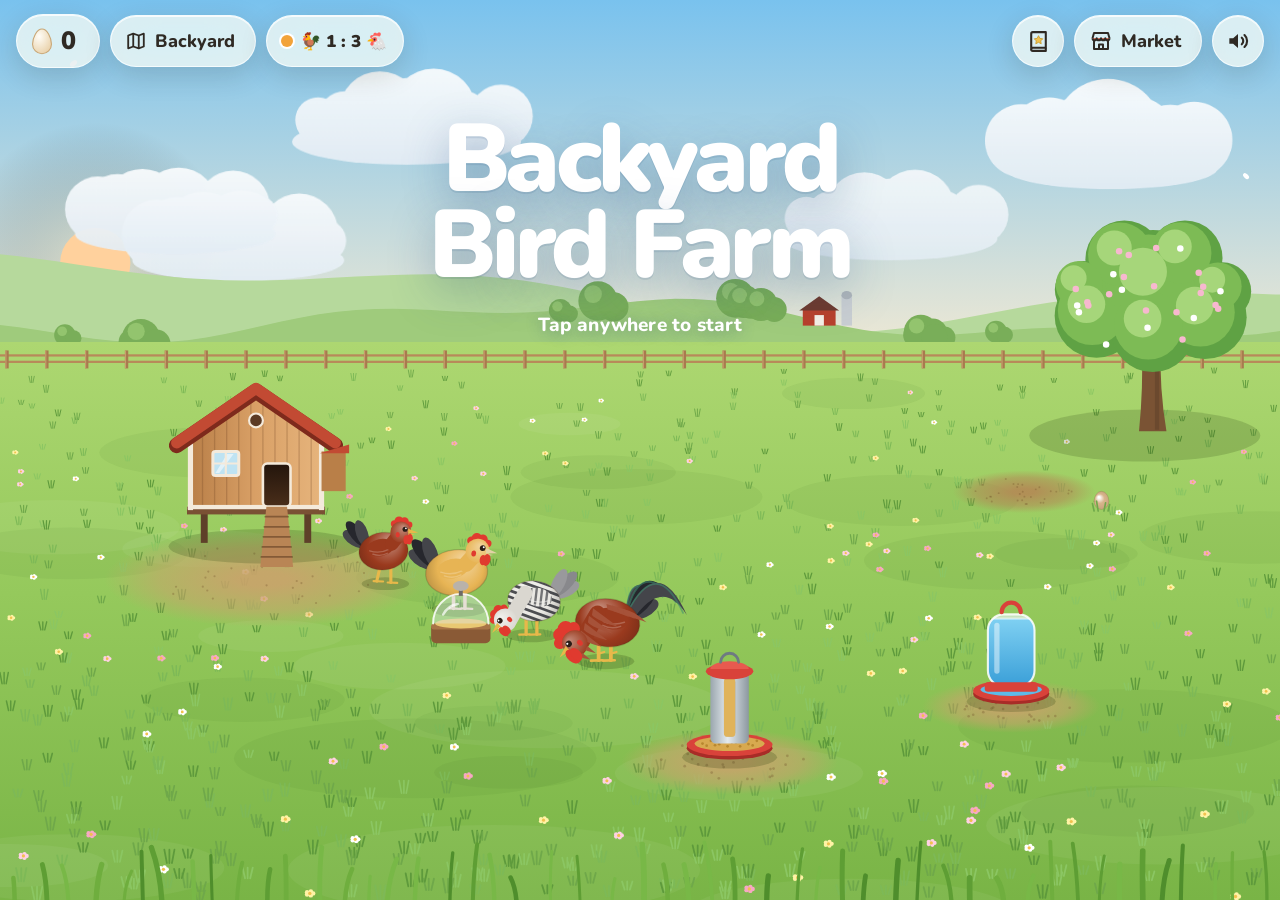
==== commit 2b88e02c: "Real genetics for every bird: genes, boys & girls, 130+ breeds - Every bird carries two copies of ea" ====
--- a/index.html
+++ b/index.html
@@ -82,7 +82,7 @@
   </button>
 
   <!-- Roosters and hens in the Backyard. The dot turns green when it's just right. -->
-  <button id="flockBtn" class="glass pill flock-btn" type="button" aria-label="Your flock" hidden>
+  <button id="flockBtn" class="glass pill flock-btn" type="button" aria-label="Your flock: boys and girls" hidden>
     <i id="flockDot" class="flock-dot" aria-hidden="true"></i>
     <span id="flockText">🐓 0 : 0 🐔</span>
   </button>
@@ -208,22 +208,9 @@
     </button>
   </div>
   <div class="sheet-scroll">
-    <div id="flockCounts" class="flock-counts"></div>
-    <p id="flockStatus" class="flock-status"></p>
-    <!-- The gauge: how many hens there are for every rooster -->
-    <div class="gauge" aria-hidden="true">
-      <div class="gauge-bar">
-        <span class="zone red" style="flex: 3"></span>
-        <span class="zone amber" style="flex: 3"></span>
-        <span class="zone green" style="flex: 6"></span>
-        <span class="zone amber" style="flex: 4"></span>
-      </div>
-      <i id="gaugeMarker" class="gauge-marker"></i>
-      <div class="gauge-labels"><span>Too many roosters</span><span>Just right</span><span>Lots of hens</span></div>
-    </div>
-    <p id="flockSay" class="flock-say"></p>
-    <p class="sheet-note">Chicken keepers say about <b>1 rooster for every 10 hens</b> is best. Roosters are the dads, too: pick one in the incubator and see what the chicks look like!</p>
-    <button id="flockShop" class="slot-btn flock-shop" type="button">Get hens or roosters at the Market</button>
+    <div id="flockRows" class="flock-rows"></div>
+    <p class="sheet-note">Girls lay the eggs and boys are the dads. Every kind of bird has its own best number of boys and girls. Pick a mom and a dad in the incubator to see what their babies might look like!</p>
+    <button id="flockShop" class="slot-btn flock-shop" type="button">Get girls or boys at the Market</button>
   </div>
 </section>
 
@@ -260,6 +247,11 @@
       <p id="cardMood" class="card-mood"></p>
       <p id="cardStats" class="card-stats"></p>
       <div id="growBar" class="grow-bar" hidden><span id="growFill"></span></div>
+      <!-- The genes this bird shows (solid) and secretly carries (dotted) -->
+      <div class="genes">
+        <span class="field-label">Genes</span>
+        <div id="cardGenes" class="gene-row"></div>
+      </div>
       <div class="dress">
         <span class="field-label">Dress up</span>
         <div id="dressRow" class="dress-row"></div>
--- a/style.css
+++ b/style.css
@@ -951,3 +951,51 @@
   .market-btn { padding: 0 14px; }
   .farm-btn { max-width: 28vw; }
 }
+
+/* ---------- Genes: flock rows, the incubator's odds, gene chips ---------- */
+.flock-rows { display: flex; flex-direction: column; gap: 18px; }
+.flock-row { padding: 14px 16px; border-radius: 18px; background: var(--paper); box-shadow: 0 1px 0 rgba(0, 0, 0, .04), 0 4px 14px rgba(70, 50, 20, .07); }
+.flock-row-head { display: flex; align-items: baseline; justify-content: space-between; gap: 10px; flex-wrap: wrap; margin-bottom: 10px; }
+.flock-kind { font-size: 19px; font-weight: 900; letter-spacing: -.01em; }
+.flock-row .flock-status { margin: 0; font-size: 17px; }
+.flock-row .flock-count { box-shadow: none; background: var(--fill); padding: 6px 12px; }
+.flock-row .gauge { margin-top: 12px; }
+.flock-row .flock-say { margin-top: 10px; font-size: 15px; }
+.flock-ideal { margin: 4px 0 0; font-size: 13px; font-weight: 800; color: var(--ink-soft); }
+.grid-sub {
+  grid-column: 1 / -1;
+  padding: 6px 4px 0;
+  font-size: 15px;
+  font-weight: 900;
+  color: var(--ink-soft);
+  text-transform: uppercase;
+  letter-spacing: .04em;
+}
+.chip-list { display: flex; flex-wrap: wrap; gap: 8px; max-height: 136px; overflow-y: auto; flex: 1 1 300px; padding: 2px; }
+.dad-row { align-items: flex-start; }
+.dad-row .dad-label { width: 38px; padding-top: 10px; }
+.odds { flex-basis: 100%; padding: 12px 14px; border-radius: 16px; background: var(--fill); }
+.odds-head { font-size: 16px; font-weight: 900; margin-bottom: 8px; }
+.odds-row { display: grid; grid-template-columns: 44px 90px 1fr; align-items: center; gap: 8px; font-size: 14px; font-weight: 800; padding: 2px 0; }
+.odds-pct { text-align: right; font-weight: 900; }
+.odds-bar { height: 10px; border-radius: 5px; background: rgba(255, 255, 255, .8); overflow: hidden; }
+.odds-bar i { display: block; height: 100%; border-radius: 5px; background: linear-gradient(90deg, #F2C14E, #F28A2E); }
+.odds-label { color: var(--ink); }
+.odds-note { margin: 8px 0 0; font-size: 14px; font-weight: 800; color: var(--ink-soft); }
+.pick-egg.go { flex-basis: 100%; justify-content: center; height: 54px; font-size: 17px; background: var(--straw); }
+.pick-egg.go:disabled { background: var(--disabled); }
+.genes { margin-top: 10px; }
+.gene-row { display: flex; flex-wrap: wrap; gap: 6px; margin-top: 6px; }
+.gene-chip {
+  padding: 4px 10px;
+  border-radius: 12px;
+  background: #E9F2E0;
+  color: #2F5A22;
+  font-size: 13px;
+  font-weight: 800;
+}
+.gene-chip.carried { background: transparent; color: var(--ink-soft); box-shadow: inset 0 0 0 1.5px rgba(120, 104, 84, .35); border: 0; }
+.gene-chip.plain { background: var(--fill); color: var(--ink-soft); }
+@media (max-height: 560px) {
+  .card.editing .genes { display: none; }
+}
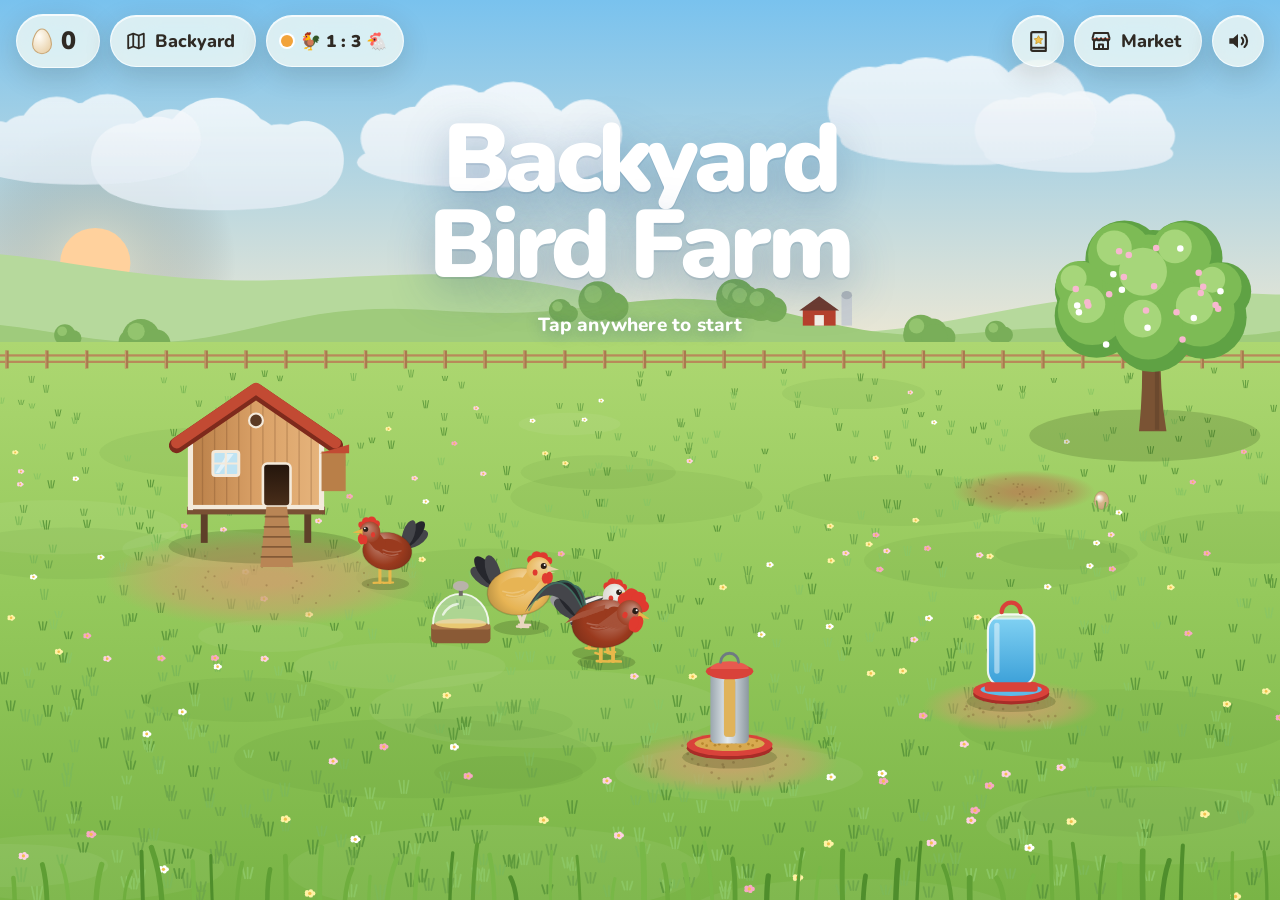
==== commit ae75e2d5: "Real cross names, gene symbols, a breed family tree, and rehoming - Chicks are named the way breeder" ====
--- a/index.html
+++ b/index.html
@@ -190,12 +190,21 @@
   <div class="grabber" aria-hidden="true"></div>
   <div class="sheet-head">
     <h2 id="bookTitle">Sticker Book</h2>
+    <div class="segmented" role="tablist" aria-label="Sticker book sections">
+      <button id="tabStickers" class="seg on" role="tab" aria-selected="true" type="button">Stickers</button>
+      <button id="tabTree" class="seg" role="tab" aria-selected="false" type="button">Family Tree</button>
+    </div>
     <span id="bookCount" class="book-count"></span>
     <button class="close" type="button" data-close aria-label="Close the sticker book">
       <svg viewBox="0 0 24 24" width="18" height="18" aria-hidden="true"><path d="m6 6 12 12M18 6 6 18" stroke="currentColor" stroke-width="2.6" stroke-linecap="round"/></svg>
     </button>
   </div>
   <div id="bookGrid" class="grid book-grid"></div>
+  <!-- The family tree: where every breed came from. Birds get their colors when you raise one. -->
+  <div id="treeView" class="tree-view" hidden>
+    <div id="treeKinds" class="tree-kinds"></div>
+    <div id="treeBody" class="tree-body"></div>
+  </div>
 </section>
 
 <!-- ============ FLOCK SHEET: roosters and hens ============ -->
@@ -256,6 +265,8 @@
         <span class="field-label">Dress up</span>
         <div id="dressRow" class="dress-row"></div>
       </div>
+      <!-- Too many roosters, or want fresh birds? A friendly farm will take this one. -->
+      <button id="rehomeBtn" class="rehome-btn" type="button">🏡 Find a new home</button>
     </div>
   </div>
 </section>
--- a/style.css
+++ b/style.css
@@ -999,3 +999,60 @@
 @media (max-height: 560px) {
   .card.editing .genes { display: none; }
 }
+
+/* ---------- Family tree ---------- */
+.tree-view { display: flex; flex-direction: column; min-height: 0; flex: 1 1 auto; }
+.tree-kinds { display: flex; gap: 8px; overflow-x: auto; padding: 2px 2px 10px; flex: none; -webkit-overflow-scrolling: touch; }
+.tree-kind {
+  flex: none; height: 38px; padding: 0 14px; border-radius: 19px; background: var(--fill);
+  font-size: 15px; font-weight: 800; color: var(--ink-soft); white-space: nowrap;
+}
+.tree-kind.on { background: var(--paper); color: var(--ink); box-shadow: 0 0 0 3px var(--straw); }
+.tree-body { overflow-y: auto; -webkit-overflow-scrolling: touch; touch-action: pan-y; min-height: 0; padding: 2px 2px 8px; }
+.tree, .tree ul { list-style: none; margin: 0; padding: 0; }
+.tree ul { margin-left: 30px; padding-left: 14px; border-left: 3px solid rgba(120, 104, 84, .22); }
+.tree li { position: relative; padding: 5px 0; }
+.tree ul > li::before {        /* the little branch into each bird */
+  content: ""; position: absolute; left: -14px; top: 38px; width: 14px; height: 3px; background: rgba(120, 104, 84, .22);
+}
+.tree-node {
+  display: flex; align-items: center; gap: 10px; width: 100%; max-width: 420px; padding: 6px 12px 6px 6px; border-radius: 18px;
+  background: var(--paper); box-shadow: 0 1px 0 rgba(0, 0, 0, .04), 0 4px 12px rgba(70, 50, 20, .07); text-align: left;
+}
+.tree-node.wild { background: #EEF5E4; }
+.tree-node.cross { background: #FFF6DC; }
+.tree-node.locked .tree-pic, .tree-card.locked .tree-big { filter: grayscale(1) brightness(1.15); opacity: .45; }
+.tree-node.locked b { color: var(--ink-soft); }
+.tree-pic { width: 64px; height: 52px; flex: none; border-radius: 12px; background: rgba(120, 104, 84, .07); }
+.tree-text { display: flex; flex-direction: column; min-width: 0; }
+.tree-text b { font-size: 15px; font-weight: 900; line-height: 1.2; }
+.tree-text small { font-size: 12px; font-weight: 700; color: var(--ink-soft); line-height: 1.25; }
+.tree-back { align-self: flex-start; height: 36px; padding: 0 14px; border-radius: 18px; background: var(--fill); font-size: 15px; font-weight: 800; margin-bottom: 10px; }
+.tree-card { display: flex; gap: 16px; flex-wrap: wrap; align-items: flex-start; }
+.tree-big { width: 200px; height: 160px; border-radius: 20px; background: var(--paper); flex: none; }
+.tree-info { flex: 1 1 260px; min-width: 0; }
+.tree-info h3 { margin: 2px 0 4px; font-size: 26px; font-weight: 900; letter-spacing: -.02em; }
+.tree-tag { display: inline-block; padding: 3px 10px; border-radius: 10px; background: var(--fill); font-size: 12px; font-weight: 900; text-transform: uppercase; letter-spacing: .05em; color: var(--ink-soft); }
+.tree-origin { margin: 0 0 8px; font-size: 15px; font-weight: 800; color: var(--ink-soft); }
+.tree-fact { margin: 0 0 10px; font-size: 16px; font-weight: 700; line-height: 1.4; }
+.tree-egg { display: flex; align-items: center; gap: 8px; margin: 10px 0; font-size: 15px; font-weight: 800; }
+.tree-egg .egg-dot { width: 16px; height: 20px; }
+.tree-links { display: flex; flex-wrap: wrap; gap: 6px; align-items: center; margin: 8px 0; }
+.tree-links .field-label { width: 100%; }
+.tree-link { height: 34px; padding: 0 12px; border-radius: 17px; background: var(--paper); box-shadow: 0 0 0 1.5px rgba(120, 104, 84, .25); font-size: 14px; font-weight: 800; }
+.tree-link.locked { color: var(--ink-soft); }
+.tree-how { margin: 10px 0 0; padding: 10px 12px; border-radius: 14px; background: var(--fill); font-size: 14px; font-weight: 800; line-height: 1.35; }
+.odds-name { margin: -2px 0 8px; font-size: 15px; font-weight: 900; color: var(--ink); }
+
+/* ---------- Finding a bird a new home ---------- */
+.rehome-btn {
+  margin-top: 12px; height: 40px; padding: 0 16px; border-radius: 20px; background: var(--fill);
+  font-size: 15px; font-weight: 800; color: var(--ink-soft);
+}
+.rehome-btn.arm { background: #F7D9CF; color: #9A3A22; }
+.rehome-btn.small { height: 36px; font-size: 14px; margin-top: 10px; }
+@media (max-height: 560px) {
+  .card.editing .rehome-btn { display: none; }
+}
+.tree-kinds { scrollbar-width: none; }
+.tree-kinds::-webkit-scrollbar { display: none; }
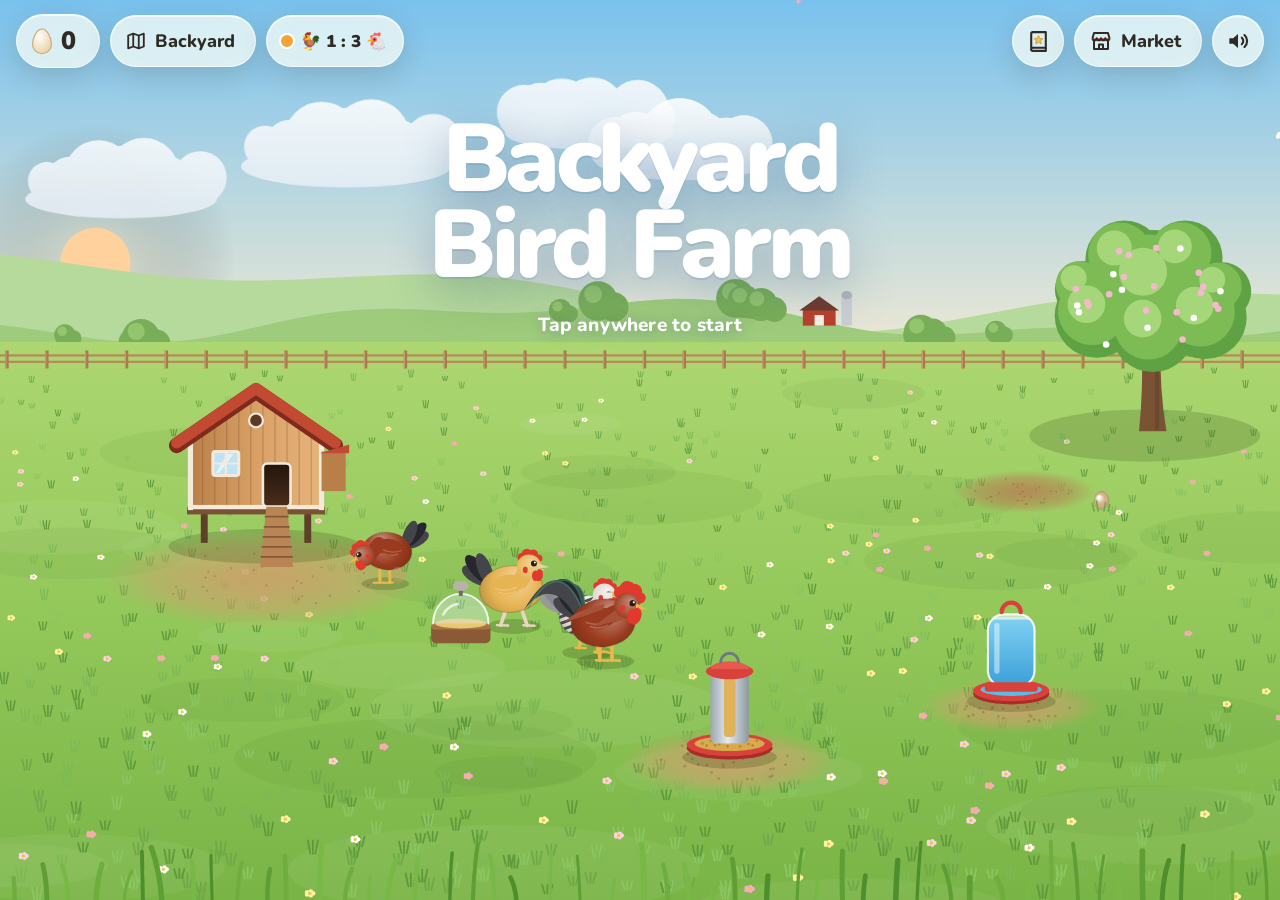
==== commit 0f1d361a: "Breeding-first Market, enterable houses everywhere, yard toys - Market sells only starter breeds (ti" ====
--- a/index.html
+++ b/index.html
@@ -147,6 +147,7 @@
     <div class="segmented" role="tablist" aria-label="Market sections">
       <button id="tabChickens" class="seg on" role="tab" aria-selected="true" type="button">Birds</button>
       <button id="tabCoop" class="seg" role="tab" aria-selected="false" type="button">Coop</button>
+      <button id="tabYard" class="seg" role="tab" aria-selected="false" type="button">Yard</button>
     </div>
     <button class="close" type="button" data-close aria-label="Close the market">
       <svg viewBox="0 0 24 24" width="18" height="18" aria-hidden="true"><path d="m6 6 12 12M18 6 6 18" stroke="currentColor" stroke-width="2.6" stroke-linecap="round"/></svg>
--- a/style.css
+++ b/style.css
@@ -1056,3 +1056,49 @@
 }
 .tree-kinds { scrollbar-width: none; }
 .tree-kinds::-webkit-scrollbar { display: none; }
+
+/* ---------- Market: small tiles, and a page for each bird ---------- */
+#marketGrid { grid-template-columns: repeat(auto-fill, minmax(116px, 1fr)); gap: 10px; }
+#marketGrid.detail { display: block; }
+.tile.mini { padding: 8px 6px 10px; gap: 2px; border-radius: 18px; cursor: pointer; }
+.tile.mini .tile-name { font-size: 14px; line-height: 1.15; min-height: 2.3em; display: flex; align-items: center; }
+.portrait-mini { width: 96px; height: 76px; }
+.price-pill {
+  display: inline-flex; align-items: center; gap: 4px; margin-top: 2px; padding: 3px 10px; border-radius: 10px;
+  background: var(--barn); color: #FFFFFF; font-size: 14px; font-weight: 900; font-variant-numeric: tabular-nums;
+}
+.price-pill .egg-dot { width: 9px; height: 12px; background: #FFF6E6; }
+.tile.mini.locked .price-pill { background: var(--disabled); color: var(--ink-soft); }
+.tile.breed-only { background: #EEF5E4; justify-content: center; }
+.tile.breed-only .tile-emoji { font-size: 34px; }
+.tile-toy { width: 64px; height: 56px; }
+.shop-card { display: flex; flex-wrap: wrap; gap: 16px; align-items: flex-start; }
+.shop-pics { display: flex; gap: 8px; flex: none; }
+.shop-pics figure { margin: 0; text-align: center; font-size: 13px; font-weight: 900; color: var(--ink-soft); }
+.shop-pic { width: 150px; height: 120px; border-radius: 18px; background: var(--paper); display: block; }
+.shop-carries { margin: 10px 0 0; padding: 8px 12px; border-radius: 12px; background: #FFF3D6; font-size: 14px; font-weight: 800; line-height: 1.35; }
+.shop-flock { margin: 6px 0 0; font-size: 13px; font-weight: 800; color: var(--ink-soft); line-height: 1.35; }
+.shop-buys { display: flex; gap: 10px; flex-wrap: wrap; margin-top: 12px; }
+.buy.big { flex: 1 1 150px; width: auto; height: 50px; margin-top: 0; font-size: 16px; gap: 10px; }
+.buy-price { display: inline-flex; align-items: center; gap: 4px; padding: 2px 8px; border-radius: 9px; background: rgba(255, 255, 255, .22); }
+.buy-price .egg-dot { width: 9px; height: 12px; background: #FFF6E6; }
+.shop-locked { margin: 0; padding: 10px 12px; border-radius: 12px; background: var(--fill); font-size: 14px; font-weight: 800; }
+@media (max-width: 520px) {
+  #marketGrid { grid-template-columns: repeat(auto-fill, minmax(100px, 1fr)); gap: 8px; }
+  .portrait-mini { width: 84px; height: 66px; }
+  .shop-pic { width: 128px; height: 104px; }
+}
+/* Phones held sideways are short: fit more birds on the screen */
+@media (max-height: 560px) {
+  .sheet { max-height: 94%; }
+  .sheet-head h2 { font-size: 22px; }
+  #marketNote { display: none; }
+  #marketGrid { grid-template-columns: repeat(auto-fill, minmax(90px, 1fr)); gap: 6px; }
+  .tile.mini { padding: 6px 4px 8px; border-radius: 14px; }
+  .portrait-mini { width: 70px; height: 54px; }
+  .tile.mini .tile-name { font-size: 12.5px; min-height: 2.2em; }
+  .price-pill { font-size: 12.5px; padding: 2px 8px; }
+  #marketGrid .grid-head { font-size: 16px; padding-top: 4px; }
+  .shop-pic { width: 112px; height: 90px; }
+  .tree-pic { width: 52px; height: 42px; }
+}
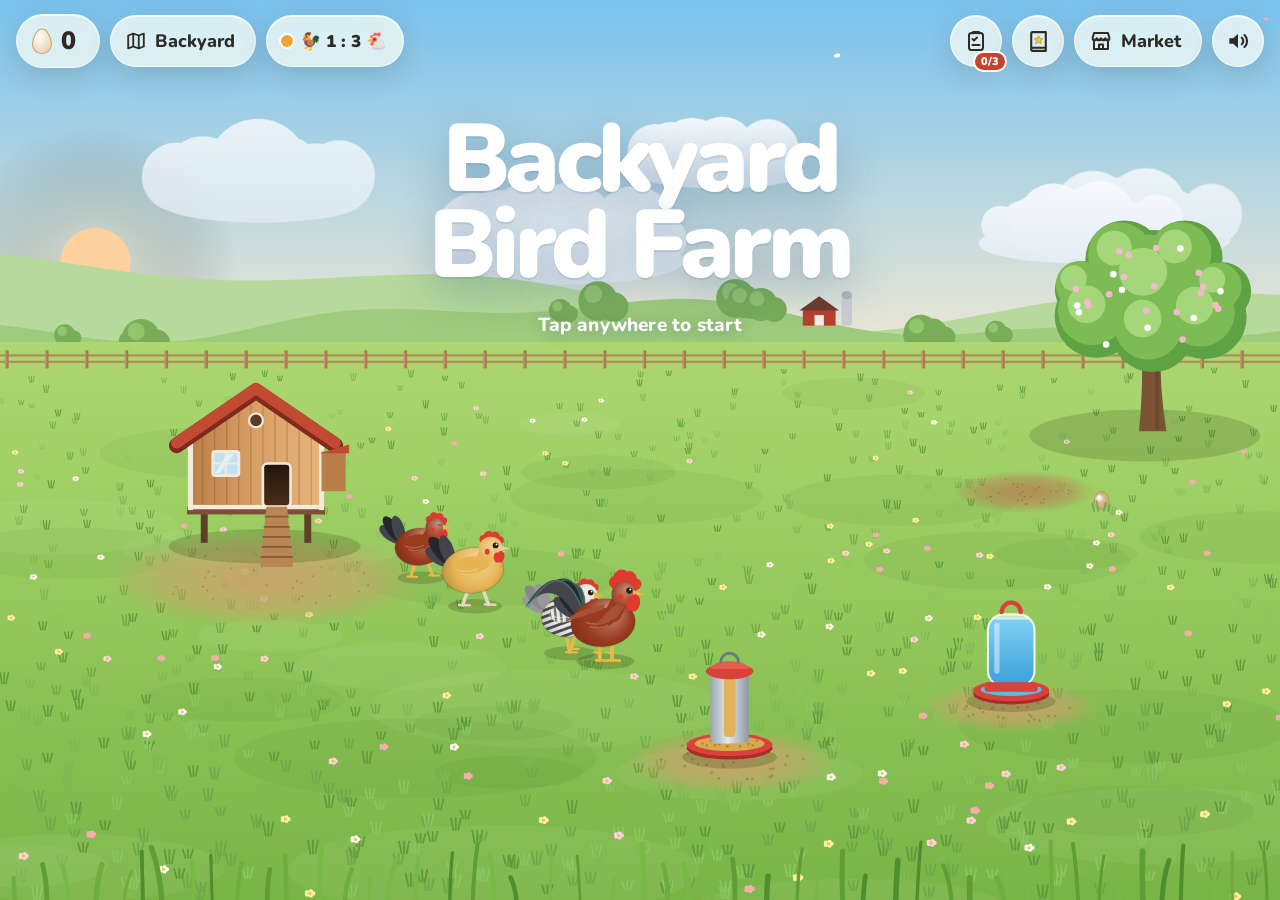
==== commit 86baaf98: "County Fair, broody hens, pedigrees, chores, molting, the fox, a real hatchery, house upgrades every" ====
--- a/index.html
+++ b/index.html
@@ -88,6 +88,14 @@
   </button>
 
   <div class="hud-right">
+    <!-- Today's chores (the little number shows how many are done) -->
+    <button id="choreBtn" class="glass round chore-btn" type="button" aria-label="Today's chores">
+      <svg viewBox="0 0 24 24" width="24" height="24" aria-hidden="true">
+        <rect x="5" y="4" width="14" height="17" rx="2.5" fill="none" stroke="currentColor" stroke-width="2"/>
+        <path d="M9 4.5V3h6v1.5M8.5 10l1.5 1.5 3-3M8.5 16h7" fill="none" stroke="currentColor" stroke-width="2" stroke-linecap="round" stroke-linejoin="round"/>
+      </svg>
+      <span id="choreBadge" class="chore-badge">0/3</span>
+    </button>
     <button id="bookBtn" class="glass round book-btn" type="button" aria-label="Open your sticker book">
       <svg viewBox="0 0 24 24" width="25" height="25" aria-hidden="true">
         <path d="M5 4.5A1.5 1.5 0 0 1 6.5 3H19v15H6.5A1.5 1.5 0 0 0 5 19.5z" fill="none" stroke="currentColor" stroke-width="2" stroke-linejoin="round"/>
@@ -181,6 +189,9 @@
   </div>
   <p id="hatchNote" class="sheet-note"></p>
   <div class="sheet-scroll">
+    <!-- the incubator itself, and its heat / water / turning controls -->
+    <canvas id="hatchMachine" class="hatch-machine" aria-hidden="true"></canvas>
+    <div id="hatchControls" class="inc-controls"></div>
     <div id="hatchSlots" class="hatch-slots"></div>
     <div id="hatchPick" class="hatch-pick"></div>
   </div>
@@ -222,6 +233,30 @@
     <p class="sheet-note">Girls lay the eggs and boys are the dads. Every kind of bird has its own best number of boys and girls. Pick a mom and a dad in the incubator to see what their babies might look like!</p>
     <button id="flockShop" class="slot-btn flock-shop" type="button">Get girls or boys at the Market</button>
   </div>
+</section>
+
+<!-- ============ CHORES SHEET ============ -->
+<section id="chores" class="sheet" hidden aria-labelledby="choresTitle">
+  <div class="grabber" aria-hidden="true"></div>
+  <div class="sheet-head">
+    <h2 id="choresTitle">Today's Chores</h2>
+    <button class="close" type="button" data-close aria-label="Close">
+      <svg viewBox="0 0 24 24" width="18" height="18" aria-hidden="true"><path d="m6 6 12 12M18 6 6 18" stroke="currentColor" stroke-width="2.6" stroke-linecap="round"/></svg>
+    </button>
+  </div>
+  <div id="choreList" class="sheet-scroll chore-list"></div>
+</section>
+
+<!-- ============ COUNTY FAIR SHEET ============ -->
+<section id="fair" class="sheet" hidden aria-labelledby="fairTitle">
+  <div class="grabber" aria-hidden="true"></div>
+  <div class="sheet-head">
+    <h2 id="fairTitle">County Fair 🎡</h2>
+    <button class="close" type="button" data-close aria-label="Close">
+      <svg viewBox="0 0 24 24" width="18" height="18" aria-hidden="true"><path d="m6 6 12 12M18 6 6 18" stroke="currentColor" stroke-width="2.6" stroke-linecap="round"/></svg>
+    </button>
+  </div>
+  <div id="fairBody" class="sheet-scroll"></div>
 </section>
 
 <!-- ============ CANDLING: shine a light through an egg to peek inside ============ -->
@@ -267,7 +302,11 @@
         <div id="dressRow" class="dress-row"></div>
       </div>
       <!-- Too many roosters, or want fresh birds? A friendly farm will take this one. -->
-      <button id="rehomeBtn" class="rehome-btn" type="button">🏡 Find a new home</button>
+      <div class="card-actions">
+        <button id="pedBtn" class="rehome-btn" type="button">🌳 Family</button>
+        <button id="rehomeBtn" class="rehome-btn" type="button">🏡 Find a new home</button>
+      </div>
+      <div id="pedView" class="ped" hidden></div>
     </div>
   </div>
 </section>
--- a/style.css
+++ b/style.css
@@ -1102,3 +1102,71 @@
   .shop-pic { width: 112px; height: 90px; }
   .tree-pic { width: 52px; height: 42px; }
 }
+
+/* ---------- The incubator's controls ---------- */
+.hatch-machine { display: block; width: 320px; height: 150px; margin: 0 auto 6px; max-width: 100%; }
+.inc-controls { display: flex; flex-wrap: wrap; gap: 8px 14px; align-items: center; justify-content: center; margin-bottom: 12px; }
+.inc-group { display: flex; align-items: center; gap: 6px; padding: 6px 10px; border-radius: 16px; background: var(--paper); box-shadow: 0 1px 0 rgba(0,0,0,.04), 0 3px 10px rgba(70,50,20,.07); }
+.inc-label { font-size: 14px; font-weight: 900; color: var(--ink-soft); }
+.inc-val { min-width: 58px; text-align: center; font-size: 16px; font-weight: 900; color: #2F8A3A; font-variant-numeric: tabular-nums; }
+.inc-val.small { min-width: 0; font-size: 13px; }
+.inc-val.bad { color: #C8452D; }
+.inc-btn { height: 36px; padding: 0 12px; border-radius: 18px; background: var(--fill); font-size: 14px; font-weight: 900; color: var(--ink); }
+.inc-btn.round { width: 36px; padding: 0; font-size: 20px; }
+.inc-btn:disabled { opacity: .45; }
+.inc-status { flex-basis: 100%; margin: 0; text-align: center; font-size: 15px; font-weight: 800; }
+.slot.clear { opacity: .7; }
+.slot-actions { display: flex; gap: 6px; flex-wrap: wrap; justify-content: center; }
+.slot-btn.light { background: var(--fill); color: var(--ink); }
+
+/* ---------- Chores ---------- */
+.chore-btn { position: relative; }
+.chore-badge {
+  position: absolute; right: -4px; bottom: -4px; padding: 1px 6px; border-radius: 9px; background: var(--barn); color: #FFFFFF;
+  font-size: 11px; font-weight: 900; box-shadow: 0 0 0 2px #FFFFFF;
+}
+.chore-btn.all-done .chore-badge { background: #43A849; }
+.chore-list { display: flex; flex-direction: column; gap: 10px; }
+.chore { display: flex; align-items: center; gap: 12px; padding: 12px 14px; border-radius: 16px; background: var(--paper); font-size: 17px; font-weight: 800; }
+.chore.done { color: var(--ink-soft); }
+.chore.done .chore-text { text-decoration: line-through; }
+.chore-check { font-size: 20px; }
+.chore-n { margin-left: auto; font-size: 15px; font-weight: 900; color: var(--ink-soft); }
+
+/* ---------- County Fair ---------- */
+.fair-card { background: #FFF3D6; justify-content: center; }
+.fair-emoji { font-size: 54px; line-height: 1; margin: 8px 0; }
+.ribbon-wall { display: flex; flex-wrap: wrap; gap: 8px; margin-bottom: 8px; }
+.ribbon-count { padding: 6px 12px; border-radius: 14px; background: var(--paper); font-size: 17px; font-weight: 900; }
+.fair-grid { display: grid; grid-template-columns: repeat(auto-fill, minmax(112px, 1fr)); gap: 8px; margin: 6px 0 10px; }
+.judge-card { display: flex; gap: 16px; flex-wrap: wrap; align-items: flex-start; }
+.judge-row { grid-template-columns: 120px 1fr 52px; }
+.judge-wait { font-size: 16px; font-weight: 800; color: var(--ink-soft); }
+.judge-result { margin-top: 14px; padding: 14px; border-radius: 20px; background: var(--paper); text-align: center; }
+.judge-ribbon { font-size: 64px; line-height: 1; animation: wiggle .7s var(--spring); }
+.judge-result h3 { margin: 6px 0 2px; font-size: 24px; font-weight: 900; }
+.judge-score { margin: 0 0 8px; font-weight: 800; color: var(--ink-soft); }
+.judge-note { margin: 4px 0; font-size: 15px; font-weight: 700; font-style: italic; }
+.judge-table { margin: 10px auto; max-width: 380px; text-align: left; }
+.judge-line { padding: 4px 10px; border-radius: 10px; font-size: 14px; font-weight: 800; color: var(--ink-soft); }
+.judge-line.you { background: #FFF3D6; color: var(--ink); }
+
+/* ---------- A bird's family tree ---------- */
+.card-actions { display: flex; gap: 8px; flex-wrap: wrap; }
+.rehome-btn.on { background: #E9F2E0; color: #2F5A22; }
+.ped { margin-top: 10px; }
+.ped-row { display: grid; grid-template-columns: repeat(4, 1fr); gap: 6px; }
+.ped-row.two { grid-template-columns: repeat(2, 1fr); width: 70%; margin: 0 auto; }
+.ped-row.one { grid-template-columns: 1fr; width: 45%; margin: 0 auto; }
+.ped-box { position: relative; padding: 6px 6px 6px 8px; border-radius: 12px; background: var(--paper); min-width: 0; display: flex; flex-direction: column; box-shadow: 0 1px 0 rgba(0,0,0,.04), 0 3px 8px rgba(70,50,20,.06); }
+.ped-box.unknown { background: var(--fill); box-shadow: none; }
+.ped-box b { font-size: 13px; font-weight: 900; overflow: hidden; text-overflow: ellipsis; white-space: nowrap; }
+.ped-box small { font-size: 11px; font-weight: 700; color: var(--ink-soft); line-height: 1.2; overflow: hidden; }
+.ped-role { font-size: 10px; font-weight: 900; text-transform: uppercase; letter-spacing: .04em; color: var(--ink-soft); }
+.ped-dot { position: absolute; top: 7px; right: 7px; width: 10px; height: 10px; border-radius: 50%; background: #CCC; box-shadow: 0 0 0 1.5px #FFFFFF; }
+.ped-lines { text-align: center; font-size: 14px; color: var(--ink-soft); line-height: 1.2; }
+.ped-note { margin: 0; font-size: 14px; font-weight: 700; color: var(--ink-soft); }
+@media (max-width: 720px) {
+  .farm-btn span { display: none; }
+  .farm-btn { padding: 0 14px; }
+}
